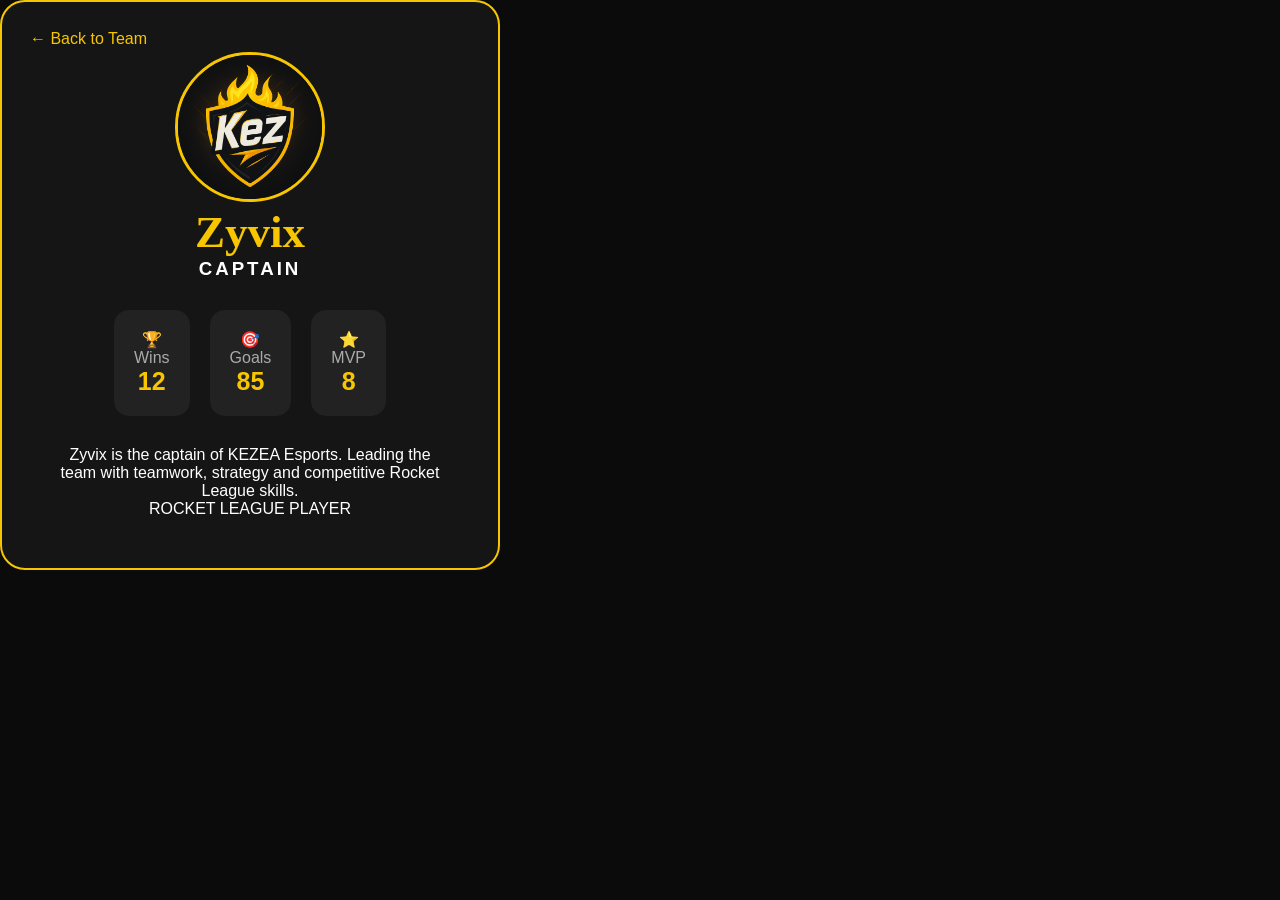
==== player.html @ e3c53b9c "Update player.html" ====
<!DOCTYPE html>
<html>

<head>

<title>Zyvix | KEZEA Esports</title>

<link rel="stylesheet" href="style.css">

</head>


<body>


<a href="index.html" class="back-btn">
← Back to Team
</a>



<div class="player-profile">


<img src="logo.png" alt="Zyvix">



<h1>
Zyvix
</h1>


<h3>
CAPTAIN
</h3>



<div class="player-info">


<div>

🏆

<span>
Wins
</span>

<b>
12
</b>

</div>



<div>

🎯

<span>
Goals
</span>

<b>
85
</b>

</div>



<div>

⭐

<span>
MVP
</span>

<b>
8
</b>

</div>


</div>



<p>

Zyvix is the captain of KEZEA Esports.
Leading the team with teamwork,
strategy and competitive Rocket League skills.

</p>



<div class="player-role">

ROCKET LEAGUE PLAYER

</div>



</div>



</body>

</html>
---- style.css ----
*{
    margin:0;
    padding:0;
    box-sizing:border-box;
}

html{
    scroll-behavior:smooth;
}

body{
    font-family:'Poppins',sans-serif;
    background:#0b0b0b;
    color:white;
}

a{
    text-decoration:none;
    color:inherit;
}

ul{
    list-style:none;
}

.navbar{
    position:fixed;
    top:0;
    left:0;
    width:100%;
    height:85px;
    padding:0 8%;
    display:flex;
    justify-content:space-between;
    align-items:center;
    background:rgba(0,0,0,.75);
    backdrop-filter:blur(12px);
    z-index:1000;
}

.logo{
    display:flex;
    align-items:center;
    gap:15px;
    font-family:'Orbitron',sans-serif;
    font-size:28px;
    font-weight:700;
}

.logo img{
    width:60px;
    height:60px;
    object-fit:contain;
}

.logo span{
    display:block;
    font-size:12px;
    color:#f7c600;
    letter-spacing:3px;
}

.navbar ul{
    display:flex;
    gap:35px;
}

.navbar ul li a{
    font-size:15px;
    font-weight:500;
    transition:.3s;
}

.navbar ul li a:hover{
    color:#f7c600;
}

.discord-btn{
    padding:12px 24px;
    background:#f7c600;
    color:#000;
    border-radius:50px;
    font-weight:700;
    transition:.3s;
}

.discord-btn:hover{
    transform:translateY(-3px);
    box-shadow:0 0 20px #f7c600;
}
#hero{

    min-height:100vh;
    display:flex;
    align-items:center;
    padding:120px 8%;

    background:
    linear-gradient(
        rgba(0,0,0,.7),
        rgba(0,0,0,.9)
    ),
    url("https://images.unsplash.com/photo-1542751371-adc38448a05e")
    center/cover;

}


.hero-content{
    max-width:700px;
}


.welcome{

    color:#f7c600;
    letter-spacing:5px;
    font-size:18px;

}


.hero-content h1{

    font-family:'Orbitron',sans-serif;
    font-size:90px;
    line-height:1;
    margin:20px 0;

}


.hero-content h1 span{

    color:#f7c600;

}


.hero-line{

    width:120px;
    height:5px;
    background:#f7c600;
    margin:25px 0;

}


.hero-content p{

    color:#aaa;
    font-size:20px;
    max-width:550px;

}


.hero-buttons{

    margin-top:40px;
    display:flex;
    gap:20px;

}


.btn{

    padding:15px 35px;
    background:#f7c600;
    color:#000;
    font-weight:700;
    border-radius:30px;
    transition:.3s;

}


.btn:hover{

    box-shadow:0 0 25px #f7c600;
    transform:translateY(-5px);

}


.btn.outline{

    background:transparent;
    color:white;
    border:2px solid #f7c600;

}
#stats{

    background:#111;
    padding:70px 8%;

}


.stat-box{

    display:grid;
    grid-template-columns:repeat(4,1fr);
    gap:25px;

}


.stat{

    background:#171717;
    border:1px solid #222;
    padding:35px;
    text-align:center;
    border-radius:15px;
    transition:.3s;

}


.stat:hover{

    border-color:#f7c600;
    transform:translateY(-10px);
    box-shadow:0 0 25px rgba(247,198,0,.25);

}


.stat span{

    font-size:40px;

}


.stat h2{

    color:#f7c600;
    font-family:'Orbitron',sans-serif;
    font-size:35px;
    margin:15px 0;

}


.stat p{

    color:#aaa;
    font-size:16px;

}



@media(max-width:900px){

    .stat-box{

        grid-template-columns:1fr 1fr;

    }

}


@media(max-width:500px){

    .stat-box{

        grid-template-columns:1fr;

    }

}
#roster{
    padding:100px 8%;
    background:#0b0b0b;
}


.section-title{
    text-align:center;
    margin-bottom:60px;
}


.section-title span{
    color:#f7c600;
    letter-spacing:5px;
}


.section-title h2{
    font-family:'Orbitron',sans-serif;
    font-size:45px;
}


.section-line{
    width:100px;
    height:4px;
    background:#f7c600;
    margin:20px auto;
}



.players{

    display:grid;
    grid-template-columns:repeat(3,1fr);
    gap:30px;

}



.player-card{

    background:#151515;
    padding:40px;
    border-radius:20px;
    text-align:center;
    border:1px solid #222;
    transition:.3s;

}



.player-card:hover{

    transform:translateY(-10px);
    border-color:#f7c600;

}



.player-number{

    color:#555;
    font-size:30px;

}



.player-avatar{

    width:120px;
    height:120px;
    margin:20px auto;
    border-radius:50%;
    background:#222;

    display:flex;
    justify-content:center;
    align-items:center;

    font-size:50px;
    border:3px solid #f7c600;

}



.player-card h3{

    font-family:'Orbitron',sans-serif;
    font-size:25px;

}



.player-card p{

    color:#f7c600;
    margin-top:10px;

}



@media(max-width:900px){

.players{
grid-template-columns:1fr;
}

}


.player-card{

    background:#151515;
    border:1px solid #222;
    padding:40px;
    text-align:center;
    border-radius:20px;
    position:relative;
    transition:.3s;

}



.player-card:hover{

    transform:translateY(-10px);
    border-color:#f7c600;
    box-shadow:0 0 30px rgba(247,198,0,.2);

}



.player-number{

    position:absolute;
    top:15px;
    right:20px;
    color:#333;
    font-size:35px;
    font-family:'Orbitron',sans-serif;

}



.player-avatar{

    width:120px;
    height:120px;
    margin:auto;
    border-radius:50%;
    background:#222;
    display:flex;
    justify-content:center;
    align-items:center;
    font-size:55px;
    border:3px solid #f7c600;

}



.player-card h3{

    font-family:'Orbitron',sans-serif;
    margin-top:25px;
    font-size:25px;

}



.player-card p{

    color:#f7c600;
    margin-top:10px;
    letter-spacing:2px;

}
/* PLAYERS MOBILE */

@media(max-width:900px){

    .players{
        grid-template-columns:1fr;
    }

}


/* =========================
   ACHIEVEMENTS
========================= */

#achievements{

    padding:100px 8%;
    background:#0b0b0b;

}


.achievements-box{

    display:grid;
    grid-template-columns:repeat(3,1fr);
    gap:30px;

}


.achievement-card{

    background:#151515;
    padding:40px;
    text-align:center;
    border-radius:20px;
    border:1px solid #222;
    transition:.3s;

}


.achievement-card:hover{

    transform:translateY(-10px);
    border-color:#f7c600;
    box-shadow:0 0 25px rgba(247,198,0,.2);

}


.achievement-icon{

    font-size:55px;
    margin-bottom:20px;

}


.achievement-card h3{

    color:#f7c600;
    font-family:'Orbitron',sans-serif;
    margin-top:15px;

}


.achievement-card p{

    color:#aaa;
    margin-top:15px;

}



/* =========================
   ROCKET LEAGUE
========================= */


#rocket-league{

    padding:100px 8%;
    background:#111;

}



.rocket-container{

    display:flex;
    align-items:center;
    justify-content:space-between;

    background:#151515;
    padding:70px;
    border-radius:25px;
    border:1px solid #222;

}



.rocket-text span{

    color:#f7c600;
    letter-spacing:5px;
    font-weight:600;

}



.rocket-text h2{

    font-family:'Orbitron',sans-serif;
    font-size:55px;
    margin:20px 0;

}



.rocket-text p{

    color:#aaa;
    max-width:450px;
    line-height:1.7;
    margin-bottom:30px;

}



.rocket-car{

    font-size:150px;

    animation:carMove 2s infinite alternate;

}



@keyframes carMove{

    from{

        transform:translateX(0);

    }


    to{

        transform:translateX(30px);

    }

}



/* MOBILE */

@media(max-width:900px){


    .achievements-box{

        grid-template-columns:1fr;

    }


    .rocket-container{

        flex-direction:column;
        text-align:center;

    }


    .rocket-car{

        margin-top:40px;

    }


}
.rocket-car img{

    width:350px;
    max-width:100%;
    filter:drop-shadow(0 0 25px #f7c600);

    animation:carMove 2s infinite alternate;

}


@keyframes carMove{

    from{
        transform:translateX(0);
    }

    to{
        transform:translateX(30px);
    }

}
/* NEWS SECTION */

#news{
    padding:100px 8%;
    background:#0b0b0b;
}


.news-box{
    display:grid;
    grid-template-columns:repeat(3,1fr);
    gap:30px;
}


.news-card{
    background:#151515;
    padding:40px;
    border-radius:20px;
    text-align:center;
    border:1px solid #222;
    transition:.3s;
}


.news-card:hover{
    transform:translateY(-10px);
    border-color:#f7c600;
    box-shadow:0 0 25px rgba(247,198,0,.2);
}


.news-card h3{
    color:#f7c600;
    font-family:'Orbitron',sans-serif;
    font-size:22px;
}


.news-card p{
    color:#aaa;
    margin-top:20px;
    font-size:18px;
}


@media(max-width:900px){

    .news-box{
        grid-template-columns:1fr;
    }

}
/* FOOTER */

footer{

    background:#050505;
    padding:70px 8% 30px;

}


.footer-grid{

    display:grid;
    grid-template-columns:repeat(3,1fr);
    gap:40px;

}


.footer-logo{

    font-family:'Orbitron',sans-serif;
    color:#f7c600;
    font-size:35px;

}


footer h3{

    color:#f7c600;
    margin-bottom:20px;

}


footer a{

    display:block;
    color:#aaa;
    margin:12px 0;

}


footer a:hover{

    color:#f7c600;

}


footer p{

    color:#aaa;
    line-height:1.8;

}


.copyright{

    text-align:center;
    margin-top:50px;
    padding-top:20px;
    border-top:1px solid #222;
    color:#666;

}


@media(max-width:900px){

    .footer-grid{

        grid-template-columns:1fr;
        text-align:center;

    }

}
.player-card{
    cursor:pointer;
}


/* PLAYER POPUP */

.modal{

    display:none;
    position:fixed;
    top:0;
    left:0;
    width:100%;
    height:100%;

    background:rgba(0,0,0,.8);

    justify-content:center;
    align-items:center;

    z-index:2000;

}



.modal-box{

    background:#151515;
    border:2px solid #f7c600;

    padding:40px;

    width:400px;

    text-align:center;

    border-radius:20px;

    box-shadow:0 0 30px #f7c600;

}



.modal-box h2{

    color:#f7c600;
    font-family:'Orbitron',sans-serif;
    font-size:35px;

}



.modal-box h3{

    margin:15px;

}



.modal-box p{

    color:#aaa;
    margin:10px;

}



.close{

    float:right;
    cursor:pointer;

    font-size:30px;
    color:#f7c600;

}
.modal{

display:none;

position:fixed;

top:0;
left:0;

width:100%;
height:100%;

background:rgba(0,0,0,.85);

align-items:center;

justify-content:center;

z-index:3000;

}


.profile-box{

background:#151515;

width:420px;

padding:40px;

border-radius:25px;

border:2px solid #f7c600;

text-align:center;

}


.profile-box img{

width:120px;

height:120px;

border-radius:50%;

object-fit:cover;

border:3px solid #f7c600;

}


.profile-box h2{

font-family:'Orbitron';

color:#f7c600;

font-size:35px;

}


.stats-profile{

margin:25px 0;

color:#aaa;

}


.close{

float:right;

font-size:30px;

color:#f7c600;

cursor:pointer;

}
img{
    max-width:100%;
}


@media(max-width:900px){

.navbar{
    padding:0 20px;
}


.navbar ul{
    display:none;
}


.hero-content h1{
    font-size:55px;
}


.hero-content p{
    font-size:16px;
}


.rocket-container{
    padding:30px;
}


.rocket-text h2{
    font-size:40px;
}

}
/* MOBILE IMPROVEMENTS */

img{
    max-width:100%;
}


@media(max-width:900px){

    .navbar{
        padding:0 20px;
        height:75px;
    }


    .logo{
        font-size:22px;
    }


    .logo img{
        width:45px;
        height:45px;
    }


    .navbar ul{
        display:none;
    }


    .discord-btn{
        padding:10px 15px;
        font-size:13px;
    }


    #hero{
        padding:120px 20px 60px;
    }


    .hero-content h1{
        font-size:55px;
    }


    .welcome{
        font-size:14px;
    }


    .hero-content p{
        font-size:16px;
    }


    .hero-buttons{
        flex-direction:column;
    }


    .btn{
        text-align:center;
    }


    .stat-box{
        grid-template-columns:1fr;
    }


    .players{
        grid-template-columns:1fr;
    }


    .achievements-box{
        grid-template-columns:1fr;
    }


    .rocket-container{
        flex-direction:column;
        padding:30px;
        gap:40px;
    }


    .rocket-text h2{
        font-size:40px;
    }


    .rocket-car img{
        width:250px;
    }


    .news-box{
        grid-template-columns:1fr;
    }


    .footer-grid{
        grid-template-columns:1fr;
        text-align:center;
    }

}
.player-page{

min-height:100vh;
background:#0b0b0b;
display:flex;
justify-content:center;
align-items:center;
padding:50px;

}


.back-btn{

position:absolute;
top:30px;
left:30px;

color:#f7c600;

}


.player-profile{

background:#151515;

border:2px solid #f7c600;

border-radius:25px;

padding:50px;

text-align:center;

max-width:500px;

}


.player-profile img{

width:150px;
height:150px;

border-radius:50%;

border:3px solid #f7c600;

}


.player-profile h1{

font-family:'Orbitron';

color:#f7c600;

font-size:45px;

}


.player-profile h3{

letter-spacing:3px;

}


.player-info{

display:flex;

gap:20px;

margin:30px 0;

justify-content:center;

}


.player-info div{

background:#222;

padding:20px;

border-radius:15px;

}


.player-info span{

display:block;

color:#aaa;

}


.player-info b{

color:#f7c600;

font-size:25px;

}
.player-card{
    text-decoration:none;
    color:white;
    display:block;
}
.player-popup{

display:none;

position:fixed;

top:0;
left:0;

width:100%;
height:100%;

background:rgba(0,0,0,.8);

justify-content:center;
align-items:center;

z-index:2000;

}


.popup-box{

background:#151515;

border:2px solid #f7c600;

border-radius:20px;

padding:40px;

width:400px;

text-align:center;

position:relative;

}


.popup-box h2{

color:#f7c600;

font-family:'Orbitron';

font-size:35px;

}


.popup-box h3{

letter-spacing:3px;

}


.close{

position:absolute;

right:20px;
top:10px;

font-size:35px;

color:white;

cursor:pointer;

}


.popup-stats{

display:flex;

gap:15px;

justify-content:center;

margin-top:30px;

}


.popup-stats div{

background:#222;

padding:15px;

border-radius:10px;

}


.popup-stats b{

display:block;

color:#f7c600;

font-size:25px;

}
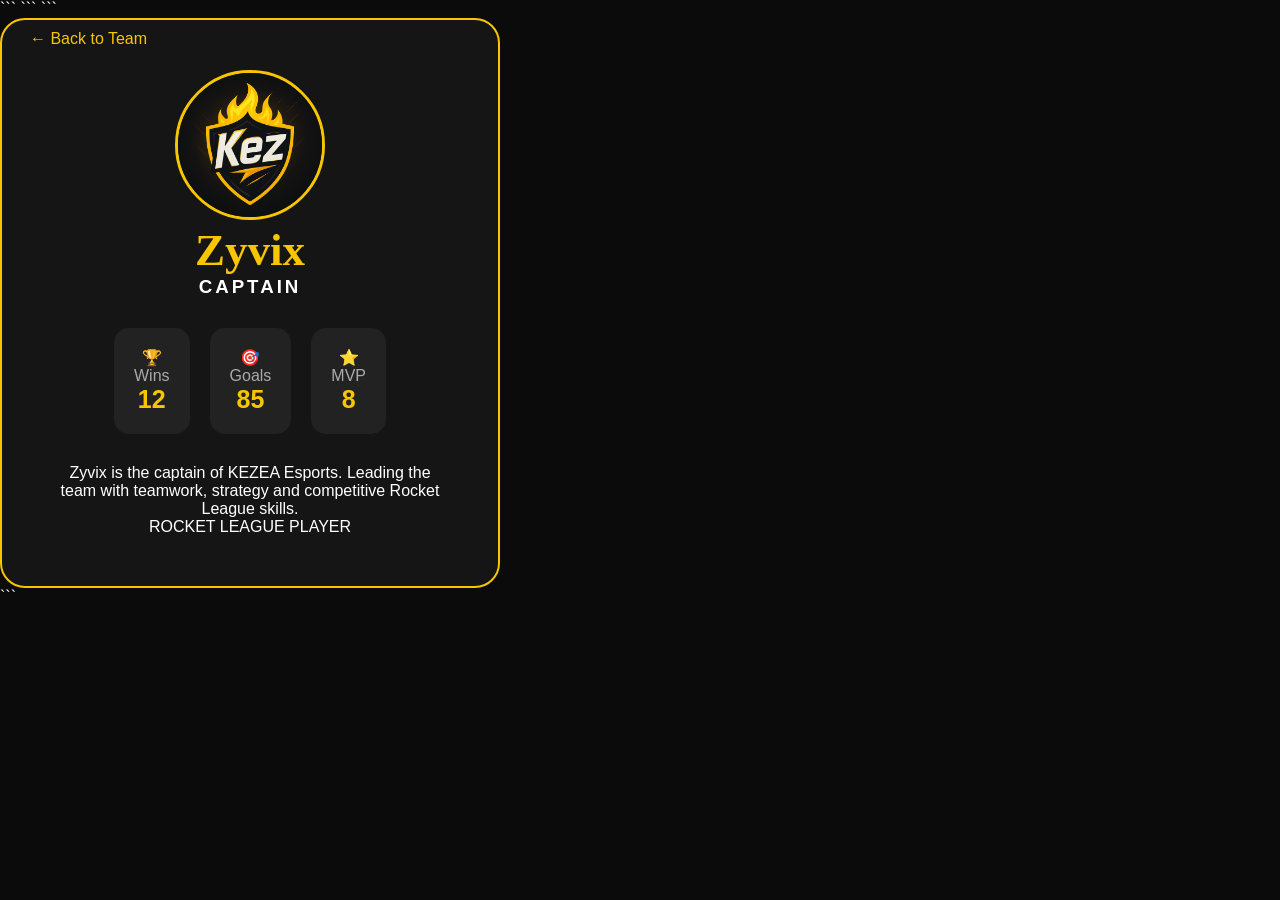
==== commit d13e99c4: "Update player.html" ====
--- a/player.html
+++ b/player.html
@@ -1,117 +1,193 @@
 <!DOCTYPE html>
-<html>
+
+<html lang="en">
 
 <head>
 
+```
+<!-- =========================
+     BASIC META
+========================== -->
+
+<meta charset="UTF-8">
+
+<meta
+    name="viewport"
+    content="width=device-width, initial-scale=1.0"
+>
+
 <title>Zyvix | KEZEA Esports</title>
+
+<meta
+    name="description"
+    content="Zyvix - Captain of KEZEA Esports and competitive Rocket League player."
+>
+
+<meta
+    name="author"
+    content="KEZEA Esports"
+>
+
+<!-- =========================
+     STYLES
+========================== -->
 
 <link rel="stylesheet" href="style.css">
 
+<!-- =========================
+     FAVICON
+========================== -->
+
+<link
+    rel="icon"
+    type="image/png"
+    href="logo.png"
+>
+```
+
 </head>
-
 
 <body>
 
+```
+<!-- =========================
+     BACK BUTTON
+========================== -->
 
-<a href="index.html" class="back-btn">
-← Back to Team
+<a
+    href="index.html"
+    class="back-btn"
+>
+    ← Back to Team
 </a>
 
 
 
-<div class="player-profile">
+<!-- =========================
+     PLAYER PROFILE
+========================== -->
+
+<main>
+
+    <div class="player-profile">
 
 
-<img src="logo.png" alt="Zyvix">
+        <!-- PLAYER IMAGE -->
+
+        <img
+            src="logo.png"
+            alt="Zyvix"
+        >
+
+
+        <!-- PLAYER NAME -->
+
+        <h1>
+            Zyvix
+        </h1>
+
+
+        <!-- PLAYER ROLE -->
+
+        <h3>
+            CAPTAIN
+        </h3>
 
 
 
-<h1>
-Zyvix
-</h1>
+        <!-- =========================
+             PLAYER STATS
+        ========================== -->
+
+        <div class="player-info">
 
 
-<h3>
-CAPTAIN
-</h3>
+            <!-- WINS -->
+
+            <div>
+
+                🏆
+
+                <span>
+                    Wins
+                </span>
+
+                <b>
+                    12
+                </b>
+
+            </div>
 
 
 
-<div class="player-info">
+            <!-- GOALS -->
 
+            <div>
 
-<div>
+                🎯
 
-🏆
+                <span>
+                    Goals
+                </span>
 
-<span>
-Wins
-</span>
+                <b>
+                    85
+                </b>
 
-<b>
-12
-</b>
-
-</div>
+            </div>
 
 
 
-<div>
+            <!-- MVP -->
 
-🎯
+            <div>
 
-<span>
-Goals
-</span>
+                ⭐
 
-<b>
-85
-</b>
+                <span>
+                    MVP
+                </span>
 
-</div>
+                <b>
+                    8
+                </b>
+
+            </div>
+
+
+        </div>
 
 
 
-<div>
+        <!-- =========================
+             PLAYER BIO
+        ========================== -->
 
-⭐
+        <p>
 
-<span>
-MVP
-</span>
+            Zyvix is the captain of KEZEA Esports.
+            Leading the team with teamwork,
+            strategy and competitive Rocket League skills.
 
-<b>
-8
-</b>
-
-</div>
-
-
-</div>
+        </p>
 
 
 
-<p>
+        <!-- =========================
+             PLAYER ROLE LABEL
+        ========================== -->
 
-Zyvix is the captain of KEZEA Esports.
-Leading the team with teamwork,
-strategy and competitive Rocket League skills.
+        <div class="player-role">
 
-</p>
+            ROCKET LEAGUE PLAYER
+
+        </div>
 
 
+    </div>
 
-<div class="player-role">
-
-ROCKET LEAGUE PLAYER
-
-</div>
-
-
-
-</div>
-
-
+</main>
+```
 
 </body>
 
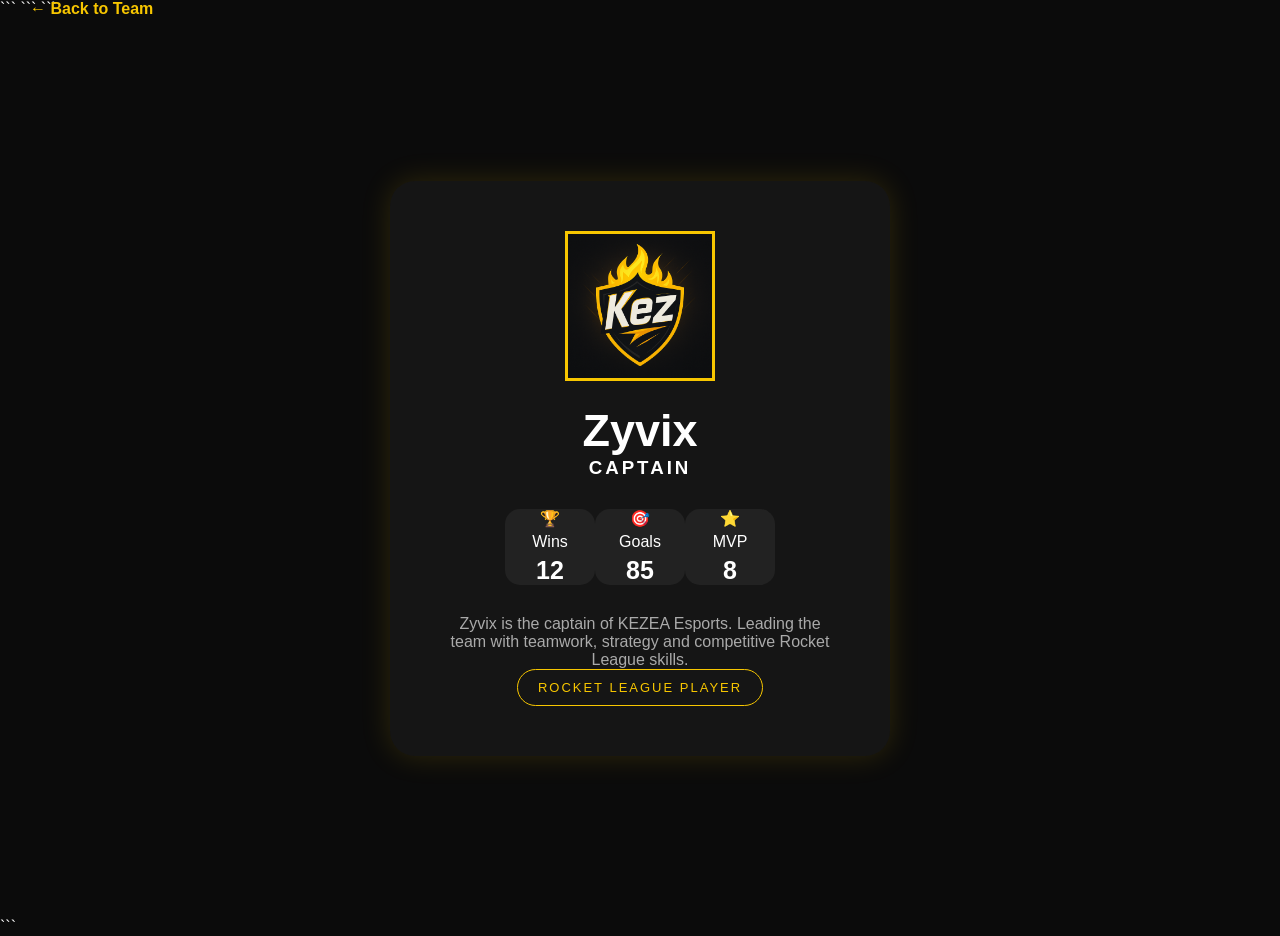
==== commit b8f65f44: "Update player.html" ====
--- a/player.html
+++ b/player.html
@@ -32,7 +32,10 @@
      STYLES
 ========================== -->
 
-<link rel="stylesheet" href="style.css">
+<link
+    rel="stylesheet"
+    href="style.css"
+>
 
 <!-- =========================
      FAVICON
@@ -67,7 +70,7 @@
      PLAYER PROFILE
 ========================== -->
 
-<main>
+<main class="player-page">
 
     <div class="player-profile">
 
@@ -164,11 +167,9 @@
         ========================== -->
 
         <p>
-
             Zyvix is the captain of KEZEA Esports.
             Leading the team with teamwork,
             strategy and competitive Rocket League skills.
-
         </p>
 
 
@@ -178,9 +179,7 @@
         ========================== -->
 
         <div class="player-role">
-
             ROCKET LEAGUE PLAYER
-
         </div>
 
 
--- a/style.css
+++ b/style.css
@@ -1,1359 +1,1388 @@
-*{
-    margin:0;
-    padding:0;
-    box-sizing:border-box;
-}
-
-html{
-    scroll-behavior:smooth;
-}
-
-body{
-    font-family:'Poppins',sans-serif;
-    background:#0b0b0b;
-    color:white;
-}
-
-a{
-    text-decoration:none;
-    color:inherit;
-}
-
-ul{
-    list-style:none;
-}
-
-.navbar{
-    position:fixed;
-    top:0;
-    left:0;
-    width:100%;
-    height:85px;
-    padding:0 8%;
-    display:flex;
-    justify-content:space-between;
-    align-items:center;
-    background:rgba(0,0,0,.75);
-    backdrop-filter:blur(12px);
-    z-index:1000;
-}
-
-.logo{
-    display:flex;
-    align-items:center;
-    gap:15px;
-    font-family:'Orbitron',sans-serif;
-    font-size:28px;
-    font-weight:700;
-}
-
-.logo img{
-    width:60px;
-    height:60px;
-    object-fit:contain;
-}
-
-.logo span{
-    display:block;
-    font-size:12px;
-    color:#f7c600;
-    letter-spacing:3px;
-}
-
-.navbar ul{
-    display:flex;
-    gap:35px;
-}
-
-.navbar ul li a{
-    font-size:15px;
-    font-weight:500;
-    transition:.3s;
-}
-
-.navbar ul li a:hover{
-    color:#f7c600;
-}
-
-.discord-btn{
-    padding:12px 24px;
-    background:#f7c600;
-    color:#000;
-    border-radius:50px;
-    font-weight:700;
-    transition:.3s;
-}
-
-.discord-btn:hover{
-    transform:translateY(-3px);
-    box-shadow:0 0 20px #f7c600;
-}
-#hero{
-
-    min-height:100vh;
-    display:flex;
-    align-items:center;
-    padding:120px 8%;
-
-    background:
+/* =========================================================
+KEZEA ESPORTS
+MAIN STYLE SHEET
+========================================================= */
+
+/* =========================================================
+RESET
+========================================================= */
+
+* {
+  margin: 0;
+  padding: 0;
+  box-sizing: border-box;
+  }
+
+html {
+scroll-behavior: smooth;
+}
+
+body {
+font-family: 'Poppins', sans-serif;
+background: #0b0b0b;
+color: white;
+}
+
+a {
+text-decoration: none;
+color: inherit;
+}
+
+ul {
+list-style: none;
+}
+
+img {
+max-width: 100%;
+}
+
+/* =========================================================
+NAVBAR
+========================================================= */
+
+.navbar {
+position: fixed;
+top: 0;
+left: 0;
+
+```
+width: 100%;
+height: 85px;
+
+padding: 0 8%;
+
+display: flex;
+justify-content: space-between;
+align-items: center;
+
+background: rgba(0, 0, 0, 0.75);
+backdrop-filter: blur(12px);
+
+z-index: 1000;
+```
+
+}
+
+/* LOGO */
+
+.logo {
+display: flex;
+align-items: center;
+
+```
+gap: 15px;
+
+font-family: 'Orbitron', sans-serif;
+font-size: 28px;
+font-weight: 700;
+```
+
+}
+
+.logo img {
+width: 60px;
+height: 60px;
+
+```
+object-fit: contain;
+```
+
+}
+
+.logo span {
+display: block;
+
+```
+font-size: 12px;
+color: #f7c600;
+
+letter-spacing: 3px;
+```
+
+}
+
+/* NAV LINKS */
+
+.navbar ul {
+display: flex;
+gap: 35px;
+}
+
+.navbar ul li a {
+font-size: 15px;
+font-weight: 500;
+
+```
+transition: 0.3s;
+```
+
+}
+
+.navbar ul li a:hover {
+color: #f7c600;
+}
+
+/* DISCORD BUTTON */
+
+.discord-btn {
+padding: 12px 24px;
+
+```
+background: #f7c600;
+color: #000;
+
+border-radius: 50px;
+
+font-weight: 700;
+
+transition: 0.3s;
+```
+
+}
+
+.discord-btn:hover {
+transform: translateY(-3px);
+box-shadow: 0 0 20px #f7c600;
+}
+
+/* =========================================================
+HERO
+========================================================= */
+
+#hero {
+min-height: 100vh;
+
+```
+display: flex;
+align-items: center;
+
+padding: 120px 8%;
+
+background:
     linear-gradient(
-        rgba(0,0,0,.7),
-        rgba(0,0,0,.9)
+        rgba(0, 0, 0, 0.7),
+        rgba(0, 0, 0, 0.9)
     ),
     url("https://images.unsplash.com/photo-1542751371-adc38448a05e")
-    center/cover;
-
-}
-
-
-.hero-content{
-    max-width:700px;
-}
-
-
-.welcome{
-
-    color:#f7c600;
-    letter-spacing:5px;
-    font-size:18px;
-
-}
-
-
-.hero-content h1{
-
-    font-family:'Orbitron',sans-serif;
-    font-size:90px;
-    line-height:1;
-    margin:20px 0;
-
-}
-
-
-.hero-content h1 span{
-
-    color:#f7c600;
-
-}
-
-
-.hero-line{
-
-    width:120px;
-    height:5px;
-    background:#f7c600;
-    margin:25px 0;
-
-}
-
-
-.hero-content p{
-
-    color:#aaa;
-    font-size:20px;
-    max-width:550px;
-
-}
-
-
-.hero-buttons{
-
-    margin-top:40px;
-    display:flex;
-    gap:20px;
-
-}
-
-
-.btn{
-
-    padding:15px 35px;
-    background:#f7c600;
-    color:#000;
-    font-weight:700;
-    border-radius:30px;
-    transition:.3s;
-
-}
-
-
-.btn:hover{
-
-    box-shadow:0 0 25px #f7c600;
-    transform:translateY(-5px);
-
-}
-
-
-.btn.outline{
-
-    background:transparent;
-    color:white;
-    border:2px solid #f7c600;
-
-}
-#stats{
-
-    background:#111;
-    padding:70px 8%;
-
-}
-
-
-.stat-box{
-
-    display:grid;
-    grid-template-columns:repeat(4,1fr);
-    gap:25px;
-
-}
-
-
-.stat{
-
-    background:#171717;
-    border:1px solid #222;
-    padding:35px;
-    text-align:center;
-    border-radius:15px;
-    transition:.3s;
-
-}
-
-
-.stat:hover{
-
-    border-color:#f7c600;
-    transform:translateY(-10px);
-    box-shadow:0 0 25px rgba(247,198,0,.25);
-
-}
-
-
-.stat span{
-
-    font-size:40px;
-
-}
-
-
-.stat h2{
-
-    color:#f7c600;
-    font-family:'Orbitron',sans-serif;
-    font-size:35px;
-    margin:15px 0;
-
-}
-
-
-.stat p{
-
-    color:#aaa;
-    font-size:16px;
-
-}
-
-
-
-@media(max-width:900px){
-
-    .stat-box{
-
-        grid-template-columns:1fr 1fr;
-
-    }
-
-}
-
-
-@media(max-width:500px){
-
-    .stat-box{
-
-        grid-template-columns:1fr;
-
-    }
-
-}
-#roster{
-    padding:100px 8%;
-    background:#0b0b0b;
-}
-
-
-.section-title{
-    text-align:center;
-    margin-bottom:60px;
-}
-
-
-.section-title span{
-    color:#f7c600;
-    letter-spacing:5px;
-}
-
-
-.section-title h2{
-    font-family:'Orbitron',sans-serif;
-    font-size:45px;
-}
-
-
-.section-line{
-    width:100px;
-    height:4px;
-    background:#f7c600;
-    margin:20px auto;
-}
-
-
-
-.players{
-
-    display:grid;
-    grid-template-columns:repeat(3,1fr);
-    gap:30px;
-
-}
-
-
-
-.player-card{
-
-    background:#151515;
-    padding:40px;
-    border-radius:20px;
-    text-align:center;
-    border:1px solid #222;
-    transition:.3s;
-
-}
-
-
-
-.player-card:hover{
-
-    transform:translateY(-10px);
-    border-color:#f7c600;
-
-}
-
-
-
-.player-number{
-
-    color:#555;
-    font-size:30px;
-
-}
-
-
-
-.player-avatar{
-
-    width:120px;
-    height:120px;
-    margin:20px auto;
-    border-radius:50%;
-    background:#222;
-
-    display:flex;
-    justify-content:center;
-    align-items:center;
-
-    font-size:50px;
-    border:3px solid #f7c600;
-
-}
-
-
-
-.player-card h3{
-
-    font-family:'Orbitron',sans-serif;
-    font-size:25px;
-
-}
-
-
-
-.player-card p{
-
-    color:#f7c600;
-    margin-top:10px;
-
-}
-
-
-
-@media(max-width:900px){
-
-.players{
-grid-template-columns:1fr;
-}
-
-}
-
-
-.player-card{
-
-    background:#151515;
-    border:1px solid #222;
-    padding:40px;
-    text-align:center;
-    border-radius:20px;
-    position:relative;
-    transition:.3s;
-
-}
-
-
-
-.player-card:hover{
-
-    transform:translateY(-10px);
-    border-color:#f7c600;
-    box-shadow:0 0 30px rgba(247,198,0,.2);
-
-}
-
-
-
-.player-number{
-
-    position:absolute;
-    top:15px;
-    right:20px;
-    color:#333;
-    font-size:35px;
-    font-family:'Orbitron',sans-serif;
-
-}
-
-
-
-.player-avatar{
-
-    width:120px;
-    height:120px;
-    margin:auto;
-    border-radius:50%;
-    background:#222;
-    display:flex;
-    justify-content:center;
-    align-items:center;
-    font-size:55px;
-    border:3px solid #f7c600;
-
-}
-
-
-
-.player-card h3{
-
-    font-family:'Orbitron',sans-serif;
-    margin-top:25px;
-    font-size:25px;
-
-}
-
-
-
-.player-card p{
-
-    color:#f7c600;
-    margin-top:10px;
-    letter-spacing:2px;
-
-}
-/* PLAYERS MOBILE */
-
-@media(max-width:900px){
-
-    .players{
-        grid-template-columns:1fr;
-    }
-
-}
-
-
-/* =========================
-   ACHIEVEMENTS
-========================= */
-
-#achievements{
-
-    padding:100px 8%;
-    background:#0b0b0b;
-
-}
-
-
-.achievements-box{
-
-    display:grid;
-    grid-template-columns:repeat(3,1fr);
-    gap:30px;
-
-}
-
-
-.achievement-card{
-
-    background:#151515;
-    padding:40px;
-    text-align:center;
-    border-radius:20px;
-    border:1px solid #222;
-    transition:.3s;
-
-}
-
-
-.achievement-card:hover{
-
-    transform:translateY(-10px);
-    border-color:#f7c600;
-    box-shadow:0 0 25px rgba(247,198,0,.2);
-
-}
-
-
-.achievement-icon{
-
-    font-size:55px;
-    margin-bottom:20px;
-
-}
-
-
-.achievement-card h3{
-
-    color:#f7c600;
-    font-family:'Orbitron',sans-serif;
-    margin-top:15px;
-
-}
-
-
-.achievement-card p{
-
-    color:#aaa;
-    margin-top:15px;
-
-}
-
-
-
-/* =========================
-   ROCKET LEAGUE
-========================= */
-
-
-#rocket-league{
-
-    padding:100px 8%;
-    background:#111;
-
-}
-
-
-
-.rocket-container{
-
-    display:flex;
-    align-items:center;
-    justify-content:space-between;
-
-    background:#151515;
-    padding:70px;
-    border-radius:25px;
-    border:1px solid #222;
-
-}
-
-
-
-.rocket-text span{
-
-    color:#f7c600;
-    letter-spacing:5px;
-    font-weight:600;
-
-}
-
-
-
-.rocket-text h2{
-
-    font-family:'Orbitron',sans-serif;
-    font-size:55px;
-    margin:20px 0;
-
-}
-
-
-
-.rocket-text p{
-
-    color:#aaa;
-    max-width:450px;
-    line-height:1.7;
-    margin-bottom:30px;
-
-}
-
-
-
-.rocket-car{
-
-    font-size:150px;
-
-    animation:carMove 2s infinite alternate;
-
-}
-
-
-
-@keyframes carMove{
-
-    from{
-
-        transform:translateX(0);
-
-    }
-
-
-    to{
-
-        transform:translateX(30px);
-
-    }
-
-}
-
-
-
-/* MOBILE */
-
-@media(max-width:900px){
-
-
-    .achievements-box{
-
-        grid-template-columns:1fr;
-
-    }
-
-
-    .rocket-container{
-
-        flex-direction:column;
-        text-align:center;
-
-    }
-
-
-    .rocket-car{
-
-        margin-top:40px;
-
-    }
-
-
-}
-.rocket-car img{
-
-    width:350px;
-    max-width:100%;
-    filter:drop-shadow(0 0 25px #f7c600);
-
-    animation:carMove 2s infinite alternate;
-
-}
-
-
-@keyframes carMove{
-
-    from{
-        transform:translateX(0);
-    }
-
-    to{
-        transform:translateX(30px);
-    }
-
-}
-/* NEWS SECTION */
-
-#news{
-    padding:100px 8%;
-    background:#0b0b0b;
-}
-
-
-.news-box{
-    display:grid;
-    grid-template-columns:repeat(3,1fr);
-    gap:30px;
-}
-
-
-.news-card{
-    background:#151515;
-    padding:40px;
-    border-radius:20px;
-    text-align:center;
-    border:1px solid #222;
-    transition:.3s;
-}
-
-
-.news-card:hover{
-    transform:translateY(-10px);
-    border-color:#f7c600;
-    box-shadow:0 0 25px rgba(247,198,0,.2);
-}
-
-
-.news-card h3{
-    color:#f7c600;
-    font-family:'Orbitron',sans-serif;
-    font-size:22px;
-}
-
-
-.news-card p{
-    color:#aaa;
-    margin-top:20px;
-    font-size:18px;
-}
-
-
-@media(max-width:900px){
-
-    .news-box{
-        grid-template-columns:1fr;
-    }
-
-}
+    center / cover;
+```
+
+}
+
+.hero-content {
+max-width: 700px;
+}
+
+.welcome {
+color: #f7c600;
+
+```
+letter-spacing: 5px;
+font-size: 18px;
+```
+
+}
+
+.hero-content h1 {
+font-family: 'Orbitron', sans-serif;
+
+```
+font-size: 90px;
+line-height: 1;
+
+margin: 20px 0;
+```
+
+}
+
+.hero-content h1 span {
+color: #f7c600;
+}
+
+.hero-line {
+width: 120px;
+height: 5px;
+
+```
+background: #f7c600;
+
+margin: 25px 0;
+```
+
+}
+
+.hero-content p {
+color: #aaa;
+
+```
+font-size: 20px;
+
+max-width: 550px;
+```
+
+}
+
+.hero-buttons {
+margin-top: 40px;
+
+```
+display: flex;
+gap: 20px;
+```
+
+}
+
+/* =========================================================
+BUTTONS
+========================================================= */
+
+.btn {
+display: inline-block;
+
+```
+padding: 15px 35px;
+
+background: #f7c600;
+color: #000;
+
+font-weight: 700;
+
+border-radius: 30px;
+
+transition: 0.3s;
+```
+
+}
+
+.btn:hover {
+box-shadow: 0 0 25px #f7c600;
+
+```
+transform: translateY(-5px);
+```
+
+}
+
+.btn.outline {
+background: transparent;
+color: white;
+
+```
+border: 2px solid #f7c600;
+```
+
+}
+
+/* =========================================================
+STATS
+========================================================= */
+
+#stats {
+background: #111;
+
+```
+padding: 70px 8%;
+```
+
+}
+
+.stat-box {
+display: grid;
+
+```
+grid-template-columns: repeat(4, 1fr);
+
+gap: 25px;
+```
+
+}
+
+.stat {
+background: #171717;
+
+```
+border: 1px solid #222;
+
+padding: 35px;
+
+text-align: center;
+
+border-radius: 15px;
+
+transition: 0.3s;
+```
+
+}
+
+.stat:hover {
+border-color: #f7c600;
+
+```
+transform: translateY(-10px);
+
+box-shadow:
+    0 0 25px rgba(247, 198, 0, 0.25);
+```
+
+}
+
+.stat span {
+font-size: 40px;
+}
+
+.stat h2 {
+color: #f7c600;
+
+```
+font-family: 'Orbitron', sans-serif;
+
+font-size: 35px;
+
+margin: 15px 0;
+```
+
+}
+
+.stat p {
+color: #aaa;
+
+```
+font-size: 16px;
+```
+
+}
+
+/* =========================================================
+SECTION TITLES
+========================================================= */
+
+.section-title {
+text-align: center;
+
+```
+margin-bottom: 60px;
+```
+
+}
+
+.section-title span {
+color: #f7c600;
+
+```
+letter-spacing: 5px;
+```
+
+}
+
+.section-title h2 {
+font-family: 'Orbitron', sans-serif;
+
+```
+font-size: 45px;
+```
+
+}
+
+.section-line {
+width: 100px;
+height: 4px;
+
+```
+background: #f7c600;
+
+margin: 20px auto;
+```
+
+}
+
+/* =========================================================
+ROSTER
+========================================================= */
+
+#roster {
+padding: 100px 8%;
+
+```
+background: #0b0b0b;
+```
+
+}
+
+.players {
+display: grid;
+
+```
+grid-template-columns: repeat(3, 1fr);
+
+gap: 30px;
+```
+
+}
+
+.player-card {
+position: relative;
+
+```
+background: #151515;
+
+padding: 40px;
+
+border-radius: 20px;
+
+text-align: center;
+
+border: 1px solid #222;
+
+cursor: pointer;
+
+transition: 0.3s;
+```
+
+}
+
+.player-card:hover {
+transform: translateY(-10px);
+
+```
+border-color: #f7c600;
+
+box-shadow:
+    0 0 30px rgba(247, 198, 0, 0.2);
+```
+
+}
+
+.player-number {
+position: absolute;
+
+```
+top: 15px;
+right: 20px;
+
+color: #333;
+
+font-size: 35px;
+
+font-family: 'Orbitron', sans-serif;
+```
+
+}
+
+.player-avatar {
+width: 120px;
+height: 120px;
+
+```
+margin: 0 auto;
+
+border-radius: 50%;
+
+background: #222;
+
+display: flex;
+justify-content: center;
+align-items: center;
+
+font-size: 55px;
+
+border: 3px solid #f7c600;
+```
+
+}
+
+.player-card h3 {
+font-family: 'Orbitron', sans-serif;
+
+```
+margin-top: 25px;
+
+font-size: 25px;
+```
+
+}
+
+.player-card p {
+color: #f7c600;
+
+```
+margin-top: 10px;
+
+letter-spacing: 2px;
+```
+
+}
+
+/* =========================================================
+ACHIEVEMENTS
+========================================================= */
+
+#achievements {
+padding: 100px 8%;
+
+```
+background: #0b0b0b;
+```
+
+}
+
+.achievements-box {
+display: grid;
+
+```
+grid-template-columns: repeat(3, 1fr);
+
+gap: 30px;
+```
+
+}
+
+.achievement-card {
+background: #151515;
+
+```
+padding: 40px;
+
+text-align: center;
+
+border-radius: 20px;
+
+border: 1px solid #222;
+
+transition: 0.3s;
+```
+
+}
+
+.achievement-card:hover {
+transform: translateY(-10px);
+
+```
+border-color: #f7c600;
+
+box-shadow:
+    0 0 25px rgba(247, 198, 0, 0.2);
+```
+
+}
+
+.achievement-icon {
+font-size: 55px;
+
+```
+margin-bottom: 20px;
+```
+
+}
+
+.achievement-card h3 {
+color: #f7c600;
+
+```
+font-family: 'Orbitron', sans-serif;
+
+margin-top: 15px;
+```
+
+}
+
+.achievement-card p {
+color: #aaa;
+
+```
+margin-top: 15px;
+```
+
+}
+
+/* =========================================================
+ROCKET LEAGUE
+========================================================= */
+
+#rocket-league {
+padding: 100px 8%;
+
+```
+background: #111;
+```
+
+}
+
+.rocket-container {
+display: flex;
+
+```
+align-items: center;
+justify-content: space-between;
+
+background: #151515;
+
+padding: 70px;
+
+border-radius: 25px;
+
+border: 1px solid #222;
+```
+
+}
+
+.rocket-text span {
+color: #f7c600;
+
+```
+letter-spacing: 5px;
+
+font-weight: 600;
+```
+
+}
+
+.rocket-text h2 {
+font-family: 'Orbitron', sans-serif;
+
+```
+font-size: 55px;
+
+margin: 20px 0;
+```
+
+}
+
+.rocket-text p {
+color: #aaa;
+
+```
+max-width: 450px;
+
+line-height: 1.7;
+
+margin-bottom: 30px;
+```
+
+}
+
+.rocket-car {
+animation: carMove 2s infinite alternate;
+}
+
+.rocket-car img {
+width: 350px;
+max-width: 100%;
+
+```
+filter: drop-shadow(0 0 25px #f7c600);
+```
+
+}
+
+@keyframes carMove {
+
+```
+from {
+    transform: translateX(0);
+}
+
+to {
+    transform: translateX(30px);
+}
+```
+
+}
+
+/* =========================================================
+NEWS
+========================================================= */
+
+#news {
+padding: 100px 8%;
+
+```
+background: #0b0b0b;
+```
+
+}
+
+.news-box {
+display: grid;
+
+```
+grid-template-columns: repeat(3, 1fr);
+
+gap: 30px;
+```
+
+}
+
+.news-card {
+background: #151515;
+
+```
+padding: 40px;
+
+border-radius: 20px;
+
+text-align: center;
+
+border: 1px solid #222;
+
+transition: 0.3s;
+```
+
+}
+
+.news-card:hover {
+transform: translateY(-10px);
+
+```
+border-color: #f7c600;
+
+box-shadow:
+    0 0 25px rgba(247, 198, 0, 0.2);
+```
+
+}
+
+.news-card h3 {
+color: #f7c600;
+
+```
+font-family: 'Orbitron', sans-serif;
+
+font-size: 22px;
+```
+
+}
+
+.news-card p {
+color: #aaa;
+
+```
+margin-top: 20px;
+
+font-size: 18px;
+```
+
+}
+
+/* =========================================================
+FOOTER
+========================================================= */
+
+footer {
+background: #050505;
+
+```
+padding: 70px 8% 30px;
+```
+
+}
+
+.footer-grid {
+display: grid;
+
+```
+grid-template-columns: repeat(3, 1fr);
+
+gap: 40px;
+```
+
+}
+
+.footer-logo {
+font-family: 'Orbitron', sans-serif;
+
+```
+color: #f7c600;
+
+font-size: 35px;
+```
+
+}
+
+footer h3 {
+color: #f7c600;
+
+```
+margin-bottom: 20px;
+```
+
+}
+
+footer a {
+display: block;
+
+```
+color: #aaa;
+
+margin: 12px 0;
+```
+
+}
+
+footer a:hover {
+color: #f7c600;
+}
+
+footer p {
+color: #aaa;
+
+```
+line-height: 1.8;
+```
+
+}
+
+.copyright {
+text-align: center;
+
+```
+margin-top: 50px;
+
+padding-top: 20px;
+
+border-top: 1px solid #222;
+
+color: #666;
+```
+
+}
+
+/* =========================================================
+PLAYER PAGE
+========================================================= */
+
+.player-page {
+min-height: 100vh;
+
+```
+background: #0b0b0b;
+
+display: flex;
+
+justify-content: center;
+align-items: center;
+
+padding: 50px;
+```
+
+}
+
+.back-btn {
+position: absolute;
+
+```
+top: 30px;
+left: 30px;
+
+color: #f7c600;
+
+font-weight: 600;
+
+transition: 0.3s;
+
+z-index: 10;
+```
+
+}
+
+.back-btn:hover {
+color: white;
+
+```
+transform: translateX(-5px);
+```
+
+}
+
+.player-profile {
+background: #151515;
+
+```
+border: 2px solid #f7c600;
+
+border-radius: 25px;
+
+padding: 50px;
+
+text-align: center;
+
+max-width: 500px;
+
+width: 100%;
+
+box-shadow:
+    0 0 30px rgba(247, 198, 0, 0.15);
+```
+
+}
+
+.player-profile img {
+width: 150px;
+height: 150px;
+
+```
+border-radius: 50%;
+
+object-fit: cover;
+
+border: 3px solid #f7c600;
+
+margin-bottom: 20px;
+```
+
+}
+
+.player-profile h1 {
+font-family: 'Orbitron', sans-serif;
+
+```
+color: #f7c600;
+
+font-size: 45px;
+```
+
+}
+
+.player-profile h3 {
+letter-spacing: 3px;
+
+```
+margin-top: 10px;
+```
+
+}
+
+.player-profile p {
+color: #aaa;
+
+```
+line-height: 1.8;
+
+margin-top: 25px;
+```
+
+}
+
+/* =========================================================
+PLAYER STATS
+========================================================= */
+
+.player-info {
+display: flex;
+
+```
+gap: 20px;
+
+margin: 30px 0;
+
+justify-content: center;
+```
+
+}
+
+.player-info div {
+background: #222;
+
+```
+padding: 20px;
+
+border-radius: 15px;
+
+min-width: 90px;
+```
+
+}
+
+.player-info span {
+display: block;
+
+```
+color: #aaa;
+
+margin-top: 5px;
+```
+
+}
+
+.player-info b {
+display: block;
+
+```
+color: #f7c600;
+
+font-size: 25px;
+
+margin-top: 5px;
+```
+
+}
+
+.player-role {
+display: inline-block;
+
+```
+margin-top: 25px;
+
+padding: 10px 20px;
+
+border: 1px solid #f7c600;
+
+border-radius: 30px;
+
+color: #f7c600;
+
+font-size: 13px;
+
+letter-spacing: 2px;
+```
+
+}
+
+/* =========================================================
+PLAYER POPUP
+========================================================= */
+
+.player-popup {
+display: none;
+
+```
+position: fixed;
+
+top: 0;
+left: 0;
+
+width: 100%;
+height: 100%;
+
+background: rgba(0, 0, 0, 0.8);
+
+justify-content: center;
+align-items: center;
+
+padding: 20px;
+
+z-index: 2000;
+```
+
+}
+
+.popup-box {
+position: relative;
+
+```
+background: #151515;
+
+border: 2px solid #f7c600;
+
+border-radius: 20px;
+
+padding: 40px;
+
+width: 400px;
+max-width: 100%;
+
+text-align: center;
+
+box-shadow:
+    0 0 30px rgba(247, 198, 0, 0.25);
+```
+
+}
+
+.popup-box h2 {
+color: #f7c600;
+
+```
+font-family: 'Orbitron', sans-serif;
+
+font-size: 35px;
+```
+
+}
+
+.popup-box h3 {
+letter-spacing: 3px;
+
+```
+margin-top: 10px;
+```
+
+}
+
+.popup-box p {
+color: #aaa;
+
+```
+margin-top: 15px;
+
+line-height: 1.6;
+```
+
+}
+
+.close {
+position: absolute;
+
+```
+right: 20px;
+top: 10px;
+
+font-size: 35px;
+
+color: #f7c600;
+
+cursor: pointer;
+
+transition: 0.3s;
+```
+
+}
+
+.close:hover {
+color: white;
+
+```
+transform: rotate(90deg);
+```
+
+}
+
+.popup-stats {
+display: flex;
+
+```
+gap: 15px;
+
+justify-content: center;
+
+margin-top: 30px;
+```
+
+}
+
+.popup-stats div {
+background: #222;
+
+```
+padding: 15px;
+
+border-radius: 10px;
+
+min-width: 85px;
+
+color: #aaa;
+```
+
+}
+
+.popup-stats b {
+display: block;
+
+```
+color: #f7c600;
+
+font-size: 25px;
+```
+
+}
+
+/* =========================================================
+MOBILE
+========================================================= */
+
+@media (max-width: 900px) {
+
+```
+.navbar {
+    padding: 0 20px;
+
+    height: 75px;
+}
+
+.logo {
+    font-size: 22px;
+}
+
+.logo img {
+    width: 45px;
+    height: 45px;
+}
+
+.navbar ul {
+    display: none;
+}
+
+.discord-btn {
+    padding: 10px 15px;
+
+    font-size: 13px;
+}
+
+
+/* HERO */
+
+#hero {
+    padding: 120px 20px 60px;
+}
+
+.hero-content h1 {
+    font-size: 55px;
+}
+
+.welcome {
+    font-size: 14px;
+}
+
+.hero-content p {
+    font-size: 16px;
+}
+
+.hero-buttons {
+    flex-direction: column;
+}
+
+.btn {
+    text-align: center;
+}
+
+
+/* STATS */
+
+.stat-box {
+    grid-template-columns: 1fr 1fr;
+}
+
+
+/* PLAYERS */
+
+.players {
+    grid-template-columns: 1fr;
+}
+
+
+/* ACHIEVEMENTS */
+
+.achievements-box {
+    grid-template-columns: 1fr;
+}
+
+
+/* ROCKET LEAGUE */
+
+.rocket-container {
+    flex-direction: column;
+
+    text-align: center;
+
+    padding: 30px;
+
+    gap: 40px;
+}
+
+.rocket-text h2 {
+    font-size: 40px;
+}
+
+.rocket-car img {
+    width: 250px;
+}
+
+
+/* NEWS */
+
+.news-box {
+    grid-template-columns: 1fr;
+}
+
+
 /* FOOTER */
 
-footer{
-
-    background:#050505;
-    padding:70px 8% 30px;
-
-}
-
-
-.footer-grid{
-
-    display:grid;
-    grid-template-columns:repeat(3,1fr);
-    gap:40px;
-
-}
-
-
-.footer-logo{
-
-    font-family:'Orbitron',sans-serif;
-    color:#f7c600;
-    font-size:35px;
-
-}
-
-
-footer h3{
-
-    color:#f7c600;
-    margin-bottom:20px;
-
-}
-
-
-footer a{
-
-    display:block;
-    color:#aaa;
-    margin:12px 0;
-
-}
-
-
-footer a:hover{
-
-    color:#f7c600;
-
-}
-
-
-footer p{
-
-    color:#aaa;
-    line-height:1.8;
-
-}
-
-
-.copyright{
-
-    text-align:center;
-    margin-top:50px;
-    padding-top:20px;
-    border-top:1px solid #222;
-    color:#666;
-
-}
-
-
-@media(max-width:900px){
-
-    .footer-grid{
-
-        grid-template-columns:1fr;
-        text-align:center;
-
-    }
-
-}
-.player-card{
-    cursor:pointer;
-}
-
-
-/* PLAYER POPUP */
-
-.modal{
-
-    display:none;
-    position:fixed;
-    top:0;
-    left:0;
-    width:100%;
-    height:100%;
-
-    background:rgba(0,0,0,.8);
-
-    justify-content:center;
-    align-items:center;
-
-    z-index:2000;
-
-}
-
-
-
-.modal-box{
-
-    background:#151515;
-    border:2px solid #f7c600;
-
-    padding:40px;
-
-    width:400px;
-
-    text-align:center;
-
-    border-radius:20px;
-
-    box-shadow:0 0 30px #f7c600;
-
-}
-
-
-
-.modal-box h2{
-
-    color:#f7c600;
-    font-family:'Orbitron',sans-serif;
-    font-size:35px;
-
-}
-
-
-
-.modal-box h3{
-
-    margin:15px;
-
-}
-
-
-
-.modal-box p{
-
-    color:#aaa;
-    margin:10px;
-
-}
-
-
-
-.close{
-
-    float:right;
-    cursor:pointer;
-
-    font-size:30px;
-    color:#f7c600;
-
-}
-.modal{
-
-display:none;
-
-position:fixed;
-
-top:0;
-left:0;
-
-width:100%;
-height:100%;
-
-background:rgba(0,0,0,.85);
-
-align-items:center;
-
-justify-content:center;
-
-z-index:3000;
-
-}
-
-
-.profile-box{
-
-background:#151515;
-
-width:420px;
-
-padding:40px;
-
-border-radius:25px;
-
-border:2px solid #f7c600;
-
-text-align:center;
-
-}
-
-
-.profile-box img{
-
-width:120px;
-
-height:120px;
-
-border-radius:50%;
-
-object-fit:cover;
-
-border:3px solid #f7c600;
-
-}
-
-
-.profile-box h2{
-
-font-family:'Orbitron';
-
-color:#f7c600;
-
-font-size:35px;
-
-}
-
-
-.stats-profile{
-
-margin:25px 0;
-
-color:#aaa;
-
-}
-
-
-.close{
-
-float:right;
-
-font-size:30px;
-
-color:#f7c600;
-
-cursor:pointer;
-
-}
-img{
-    max-width:100%;
-}
-
-
-@media(max-width:900px){
-
-.navbar{
-    padding:0 20px;
-}
-
-
-.navbar ul{
-    display:none;
-}
-
-
-.hero-content h1{
-    font-size:55px;
-}
-
-
-.hero-content p{
-    font-size:16px;
-}
-
-
-.rocket-container{
-    padding:30px;
-}
-
-
-.rocket-text h2{
-    font-size:40px;
-}
-
-}
-/* MOBILE IMPROVEMENTS */
-
-img{
-    max-width:100%;
-}
-
-
-@media(max-width:900px){
-
-    .navbar{
-        padding:0 20px;
-        height:75px;
-    }
-
-
-    .logo{
-        font-size:22px;
-    }
-
-
-    .logo img{
-        width:45px;
-        height:45px;
-    }
-
-
-    .navbar ul{
-        display:none;
-    }
-
-
-    .discord-btn{
-        padding:10px 15px;
-        font-size:13px;
-    }
-
-
-    #hero{
-        padding:120px 20px 60px;
-    }
-
-
-    .hero-content h1{
-        font-size:55px;
-    }
-
-
-    .welcome{
-        font-size:14px;
-    }
-
-
-    .hero-content p{
-        font-size:16px;
-    }
-
-
-    .hero-buttons{
-        flex-direction:column;
-    }
-
-
-    .btn{
-        text-align:center;
-    }
-
-
-    .stat-box{
-        grid-template-columns:1fr;
-    }
-
-
-    .players{
-        grid-template-columns:1fr;
-    }
-
-
-    .achievements-box{
-        grid-template-columns:1fr;
-    }
-
-
-    .rocket-container{
-        flex-direction:column;
-        padding:30px;
-        gap:40px;
-    }
-
-
-    .rocket-text h2{
-        font-size:40px;
-    }
-
-
-    .rocket-car img{
-        width:250px;
-    }
-
-
-    .news-box{
-        grid-template-columns:1fr;
-    }
-
-
-    .footer-grid{
-        grid-template-columns:1fr;
-        text-align:center;
-    }
-
-}
-.player-page{
-
-min-height:100vh;
-background:#0b0b0b;
-display:flex;
-justify-content:center;
-align-items:center;
-padding:50px;
-
-}
-
-
-.back-btn{
-
-position:absolute;
-top:30px;
-left:30px;
-
-color:#f7c600;
-
-}
-
-
-.player-profile{
-
-background:#151515;
-
-border:2px solid #f7c600;
-
-border-radius:25px;
-
-padding:50px;
-
-text-align:center;
-
-max-width:500px;
-
-}
-
-
-.player-profile img{
-
-width:150px;
-height:150px;
-
-border-radius:50%;
-
-border:3px solid #f7c600;
-
-}
-
-
-.player-profile h1{
-
-font-family:'Orbitron';
-
-color:#f7c600;
-
-font-size:45px;
-
-}
-
-
-.player-profile h3{
-
-letter-spacing:3px;
-
-}
-
-
-.player-info{
-
-display:flex;
-
-gap:20px;
-
-margin:30px 0;
-
-justify-content:center;
-
-}
-
-
-.player-info div{
-
-background:#222;
-
-padding:20px;
-
-border-radius:15px;
-
-}
-
-
-.player-info span{
-
-display:block;
-
-color:#aaa;
-
-}
-
-
-.player-info b{
-
-color:#f7c600;
-
-font-size:25px;
-
-}
-.player-card{
-    text-decoration:none;
-    color:white;
-    display:block;
-}
-.player-popup{
-
-display:none;
-
-position:fixed;
-
-top:0;
-left:0;
-
-width:100%;
-height:100%;
-
-background:rgba(0,0,0,.8);
-
-justify-content:center;
-align-items:center;
-
-z-index:2000;
-
-}
-
-
-.popup-box{
-
-background:#151515;
-
-border:2px solid #f7c600;
-
-border-radius:20px;
-
-padding:40px;
-
-width:400px;
-
-text-align:center;
-
-position:relative;
-
-}
-
-
-.popup-box h2{
-
-color:#f7c600;
-
-font-family:'Orbitron';
-
-font-size:35px;
-
-}
-
-
-.popup-box h3{
-
-letter-spacing:3px;
-
-}
-
-
-.close{
-
-position:absolute;
-
-right:20px;
-top:10px;
-
-font-size:35px;
-
-color:white;
-
-cursor:pointer;
-
-}
-
-
-.popup-stats{
-
-display:flex;
-
-gap:15px;
-
-justify-content:center;
-
-margin-top:30px;
-
-}
-
-
-.popup-stats div{
-
-background:#222;
-
-padding:15px;
-
-border-radius:10px;
-
-}
-
-
-.popup-stats b{
-
-display:block;
-
-color:#f7c600;
-
-font-size:25px;
-
-}
+.footer-grid {
+    grid-template-columns: 1fr;
+
+    text-align: center;
+}
+
+
+/* PLAYER PAGE */
+
+.player-page {
+    padding: 80px 20px 30px;
+}
+
+.back-btn {
+    top: 20px;
+    left: 20px;
+}
+
+.player-profile {
+    padding: 35px 20px;
+}
+
+.player-profile h1 {
+    font-size: 35px;
+}
+
+.player-info {
+    gap: 10px;
+}
+
+.player-info div {
+    padding: 15px 10px;
+
+    min-width: 80px;
+}
+
+
+/* POPUP */
+
+.popup-box {
+    padding: 35px 20px;
+}
+
+.popup-stats {
+    gap: 8px;
+}
+
+.popup-stats div {
+    min-width: 75px;
+
+    padding: 12px 8px;
+}
+```
+
+}
+
+/* =========================================================
+SMALL PHONES
+========================================================= */
+
+@media (max-width: 500px) {
+
+```
+.stat-box {
+    grid-template-columns: 1fr;
+}
+
+.hero-content h1 {
+    font-size: 45px;
+}
+
+.section-title h2 {
+    font-size: 35px;
+}
+
+.player-info {
+    flex-wrap: wrap;
+}
+
+.player-profile img {
+    width: 120px;
+    height: 120px;
+}
+
+.popup-stats {
+    flex-wrap: wrap;
+}
+```
+
+}
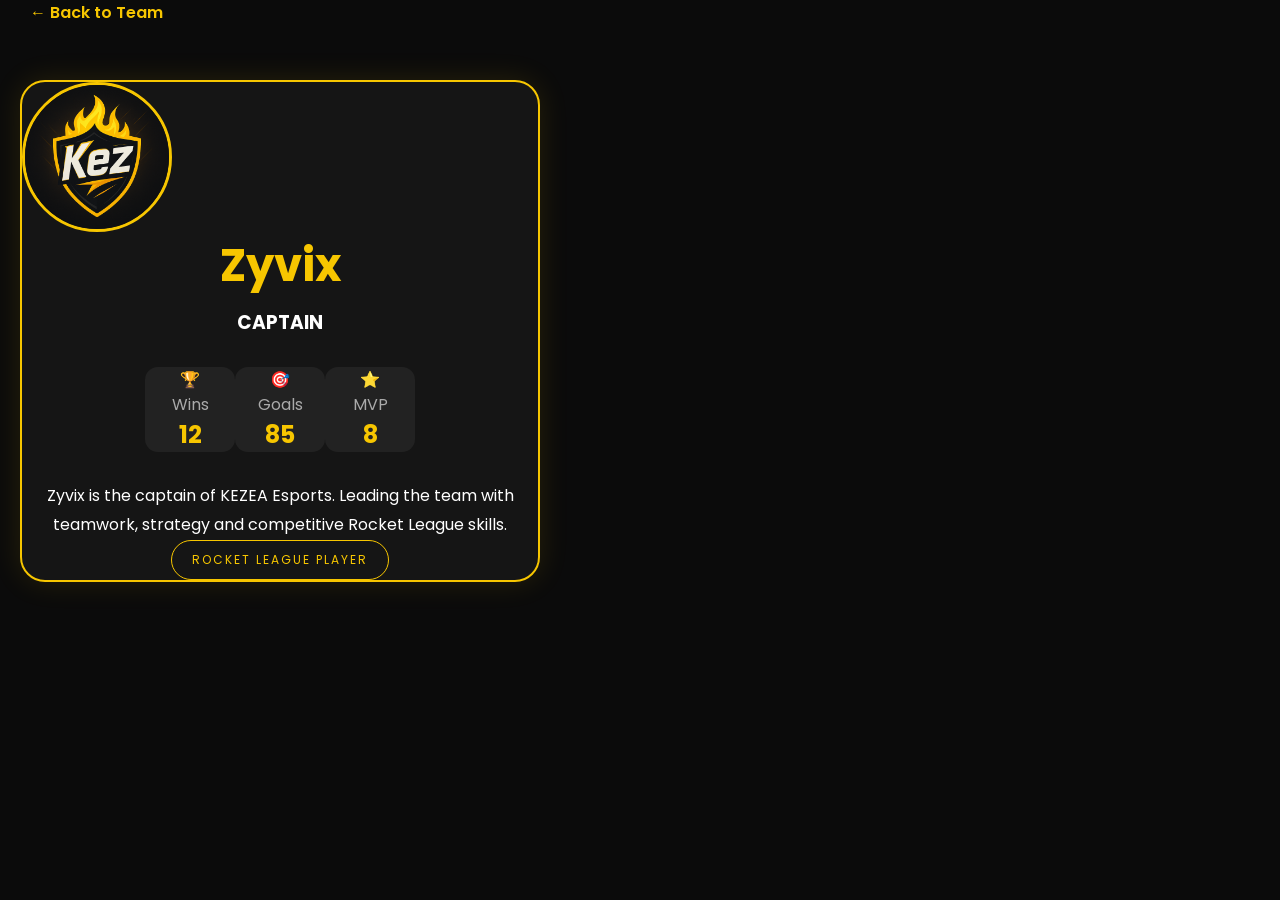
==== commit b4c9887f: "Update player.html" ====
--- a/player.html
+++ b/player.html
@@ -1,192 +1,170 @@
 <!DOCTYPE html>
-
 <html lang="en">
 
 <head>
 
-```
-<!-- =========================
-     BASIC META
-========================== -->
+    <meta charset="UTF-8">
 
-<meta charset="UTF-8">
+    <meta
+        name="viewport"
+        content="width=device-width, initial-scale=1.0"
+    >
 
-<meta
-    name="viewport"
-    content="width=device-width, initial-scale=1.0"
->
+    <title>Zyvix | KEZEA Esports</title>
 
-<title>Zyvix | KEZEA Esports</title>
+    <meta
+        name="description"
+        content="Zyvix - Captain of KEZEA Esports and competitive Rocket League player."
+    >
 
-<meta
-    name="description"
-    content="Zyvix - Captain of KEZEA Esports and competitive Rocket League player."
->
+    <link
+        rel="stylesheet"
+        href="style.css?v=2"
+    >
 
-<meta
-    name="author"
-    content="KEZEA Esports"
->
+    <link
+        rel="icon"
+        type="image/png"
+        href="logo.png"
+    >
 
-<!-- =========================
-     STYLES
-========================== -->
+    <link rel="preconnect" href="https://fonts.googleapis.com">
+    <link rel="preconnect" href="https://fonts.gstatic.com" crossorigin>
 
-<link
-    rel="stylesheet"
-    href="style.css"
->
-
-<!-- =========================
-     FAVICON
-========================== -->
-
-<link
-    rel="icon"
-    type="image/png"
-    href="logo.png"
->
-```
+    <link
+        href="https://fonts.googleapis.com/css2?family=Orbitron:wght@400;600;700;800&family=Poppins:wght@300;400;500;600;700&display=swap"
+        rel="stylesheet"
+    >
 
 </head>
 
-<body>
 
-```
-<!-- =========================
-     BACK BUTTON
-========================== -->
+<body class="player-body">
 
-<a
-    href="index.html"
-    class="back-btn"
->
-    ← Back to Team
-</a>
+
+    <!-- BACK BUTTON -->
+
+    <a
+        href="index.html"
+        class="back-btn"
+    >
+        ← Back to Team
+    </a>
 
 
 
-<!-- =========================
-     PLAYER PROFILE
-========================== -->
+    <!-- PLAYER PAGE -->
 
-<main class="player-page">
+    <main class="player-page">
 
-    <div class="player-profile">
+        <div class="player-profile">
 
 
-        <!-- PLAYER IMAGE -->
+            <!-- PLAYER LOGO -->
 
-        <img
-            src="logo.png"
-            alt="Zyvix"
-        >
+            <img
+                src="logo.png"
+                alt="Zyvix"
+                class="player-image"
+            >
 
 
-        <!-- PLAYER NAME -->
+            <!-- NAME -->
 
-        <h1>
-            Zyvix
-        </h1>
+            <h1>
+                Zyvix
+            </h1>
 
 
-        <!-- PLAYER ROLE -->
+            <!-- ROLE -->
 
-        <h3>
-            CAPTAIN
-        </h3>
+            <h3>
+                CAPTAIN
+            </h3>
 
 
 
-        <!-- =========================
-             PLAYER STATS
-        ========================== -->
+            <!-- STATS -->
 
-        <div class="player-info">
+            <div class="player-info">
 
 
-            <!-- WINS -->
+                <div>
 
-            <div>
+                    <span class="stat-icon">
+                        🏆
+                    </span>
 
-                🏆
+                    <span>
+                        Wins
+                    </span>
 
-                <span>
-                    Wins
-                </span>
+                    <b>
+                        12
+                    </b>
 
-                <b>
-                    12
-                </b>
+                </div>
+
+
+                <div>
+
+                    <span class="stat-icon">
+                        🎯
+                    </span>
+
+                    <span>
+                        Goals
+                    </span>
+
+                    <b>
+                        85
+                    </b>
+
+                </div>
+
+
+                <div>
+
+                    <span class="stat-icon">
+                        ⭐
+                    </span>
+
+                    <span>
+                        MVP
+                    </span>
+
+                    <b>
+                        8
+                    </b>
+
+                </div>
+
 
             </div>
 
 
 
-            <!-- GOALS -->
+            <!-- BIO -->
 
-            <div>
-
-                🎯
-
-                <span>
-                    Goals
-                </span>
-
-                <b>
-                    85
-                </b>
-
-            </div>
+            <p>
+                Zyvix is the captain of KEZEA Esports.
+                Leading the team with teamwork,
+                strategy and competitive Rocket League skills.
+            </p>
 
 
 
-            <!-- MVP -->
+            <!-- ROLE LABEL -->
 
-            <div>
-
-                ⭐
-
-                <span>
-                    MVP
-                </span>
-
-                <b>
-                    8
-                </b>
-
+            <div class="player-role">
+                ROCKET LEAGUE PLAYER
             </div>
 
 
         </div>
 
+    </main>
 
-
-        <!-- =========================
-             PLAYER BIO
-        ========================== -->
-
-        <p>
-            Zyvix is the captain of KEZEA Esports.
-            Leading the team with teamwork,
-            strategy and competitive Rocket League skills.
-        </p>
-
-
-
-        <!-- =========================
-             PLAYER ROLE LABEL
-        ========================== -->
-
-        <div class="player-role">
-            ROCKET LEAGUE PLAYER
-        </div>
-
-
-    </div>
-
-</main>
-```
 
 </body>
 
--- a/style.css
+++ b/style.css
@@ -1,11 +1,11 @@
 /* =========================================================
 KEZEA ESPORTS
-MAIN STYLE SHEET
+CLEAN STYLE SHEET
 ========================================================= */
 
-/* =========================================================
+/* =========================
 RESET
-========================================================= */
+========================= */
 
 * {
   margin: 0;
@@ -20,25 +20,22 @@
 body {
 font-family: 'Poppins', sans-serif;
 background: #0b0b0b;
-color: white;
+color: #fff;
 }
 
 a {
+color: inherit;
 text-decoration: none;
-color: inherit;
-}
-
-ul {
-list-style: none;
 }
 
 img {
 max-width: 100%;
-}
-
-/* =========================================================
+display: block;
+}
+
+/* =========================
 NAVBAR
-========================================================= */
+========================= */
 
 .navbar {
 position: fixed;
@@ -52,65 +49,64 @@
 padding: 0 8%;
 
 display: flex;
+align-items: center;
 justify-content: space-between;
-align-items: center;
-
-background: rgba(0, 0, 0, 0.75);
+
+background: rgba(0, 0, 0, 0.82);
 backdrop-filter: blur(12px);
 
 z-index: 1000;
 ```
 
 }
-
-/* LOGO */
 
 .logo {
 display: flex;
 align-items: center;
-
-```
-gap: 15px;
-
+gap: 12px;
+
+```
 font-family: 'Orbitron', sans-serif;
-font-size: 28px;
-font-weight: 700;
-```
-
-}
-
-.logo img {
-width: 60px;
-height: 60px;
-
-```
+font-size: 27px;
+font-weight: 800;
+```
+
+}
+
+.logo-symbol img {
+width: 58px;
+height: 58px;
 object-fit: contain;
-```
-
 }
 
 .logo span {
 display: block;
 
 ```
-font-size: 12px;
-color: #f7c600;
-
-letter-spacing: 3px;
-```
-
-}
-
-/* NAV LINKS */
+color: #f7c600;
+
+font-family: 'Poppins', sans-serif;
+font-size: 10px;
+
+letter-spacing: 4px;
+```
+
+}
 
 .navbar ul {
 display: flex;
-gap: 35px;
-}
-
-.navbar ul li a {
-font-size: 15px;
-font-weight: 500;
+align-items: center;
+gap: 28px;
+
+```
+list-style: none;
+```
+
+}
+
+.navbar ul a {
+font-size: 13px;
+font-weight: 600;
 
 ```
 transition: 0.3s;
@@ -118,21 +114,20 @@
 
 }
 
-.navbar ul li a:hover {
-color: #f7c600;
-}
-
-/* DISCORD BUTTON */
+.navbar ul a:hover {
+color: #f7c600;
+}
 
 .discord-btn {
-padding: 12px 24px;
+padding: 11px 20px;
 
 ```
 background: #f7c600;
 color: #000;
 
-border-radius: 50px;
-
+border-radius: 30px;
+
+font-size: 13px;
 font-weight: 700;
 
 transition: 0.3s;
@@ -142,12 +137,12 @@
 
 .discord-btn:hover {
 transform: translateY(-3px);
-box-shadow: 0 0 20px #f7c600;
-}
-
-/* =========================================================
+box-shadow: 0 0 20px rgba(247, 198, 0, 0.5);
+}
+
+/* =========================
 HERO
-========================================================= */
+========================= */
 
 #hero {
 min-height: 100vh;
@@ -156,158 +151,148 @@
 display: flex;
 align-items: center;
 
-padding: 120px 8%;
+padding: 120px 8% 70px;
 
 background:
     linear-gradient(
-        rgba(0, 0, 0, 0.7),
+        90deg,
+        rgba(0, 0, 0, 0.95),
+        rgba(0, 0, 0, 0.65),
         rgba(0, 0, 0, 0.9)
     ),
     url("https://images.unsplash.com/photo-1542751371-adc38448a05e")
-    center / cover;
+    center / cover no-repeat;
 ```
 
 }
 
 .hero-content {
-max-width: 700px;
+max-width: 720px;
 }
 
 .welcome {
 color: #f7c600;
 
 ```
-letter-spacing: 5px;
+font-size: 17px;
+font-weight: 600;
+
+letter-spacing: 6px;
+```
+
+}
+
+.hero-content h1 {
+margin: 20px 0;
+
+```
+font-family: 'Orbitron', sans-serif;
+font-size: 88px;
+line-height: 0.98;
+```
+
+}
+
+.hero-content h1 span {
+color: #f7c600;
+}
+
+.hero-line {
+width: 110px;
+height: 4px;
+
+```
+margin: 25px 0;
+
+background: #f7c600;
+```
+
+}
+
+.hero-content p {
+max-width: 560px;
+
+```
+color: #aaa;
+
 font-size: 18px;
-```
-
-}
-
-.hero-content h1 {
-font-family: 'Orbitron', sans-serif;
-
-```
-font-size: 90px;
-line-height: 1;
-
-margin: 20px 0;
-```
-
-}
-
-.hero-content h1 span {
-color: #f7c600;
-}
-
-.hero-line {
-width: 120px;
-height: 5px;
-
-```
-background: #f7c600;
-
-margin: 25px 0;
-```
-
-}
-
-.hero-content p {
-color: #aaa;
-
-```
-font-size: 20px;
-
-max-width: 550px;
+line-height: 1.7;
 ```
 
 }
 
 .hero-buttons {
-margin-top: 40px;
-
-```
 display: flex;
-gap: 20px;
-```
-
-}
-
-/* =========================================================
+gap: 18px;
+
+```
+margin-top: 35px;
+```
+
+}
+
+/* =========================
 BUTTONS
-========================================================= */
+========================= */
 
 .btn {
 display: inline-block;
 
 ```
-padding: 15px 35px;
+padding: 14px 30px;
 
 background: #f7c600;
 color: #000;
 
+border: 2px solid #f7c600;
+border-radius: 30px;
+
 font-weight: 700;
 
-border-radius: 30px;
-
 transition: 0.3s;
 ```
 
 }
 
 .btn:hover {
-box-shadow: 0 0 25px #f7c600;
-
-```
-transform: translateY(-5px);
-```
-
+transform: translateY(-4px);
+box-shadow: 0 0 22px rgba(247, 198, 0, 0.45);
 }
 
 .btn.outline {
 background: transparent;
-color: white;
-
-```
-border: 2px solid #f7c600;
-```
-
-}
-
-/* =========================================================
+color: #fff;
+}
+
+/* =========================
 STATS
-========================================================= */
+========================= */
 
 #stats {
+padding: 70px 8%;
+
+```
 background: #111;
-
-```
-padding: 70px 8%;
 ```
 
 }
 
 .stat-box {
 display: grid;
-
-```
 grid-template-columns: repeat(4, 1fr);
-
-gap: 25px;
-```
-
+gap: 20px;
 }
 
 .stat {
+padding: 30px 20px;
+
+```
+text-align: center;
+
 background: #171717;
 
-```
-border: 1px solid #222;
-
-padding: 35px;
-
-text-align: center;
-
-border-radius: 15px;
+border: 1px solid #242424;
+border-radius: 16px;
 
 transition: 0.3s;
 ```
@@ -315,98 +300,131 @@
 }
 
 .stat:hover {
+transform: translateY(-7px);
 border-color: #f7c600;
-
-```
-transform: translateY(-10px);
-
-box-shadow:
-    0 0 25px rgba(247, 198, 0, 0.25);
-```
-
-}
-
-.stat span {
-font-size: 40px;
+}
+
+.stat > span {
+font-size: 35px;
 }
 
 .stat h2 {
-color: #f7c600;
-
-```
+margin: 12px 0;
+
+```
+color: #f7c600;
+
 font-family: 'Orbitron', sans-serif;
-
-font-size: 35px;
-
-margin: 15px 0;
+font-size: 30px;
 ```
 
 }
 
 .stat p {
 color: #aaa;
-
-```
-font-size: 16px;
-```
-
-}
-
-/* =========================================================
-SECTION TITLES
-========================================================= */
+}
+
+/* =========================
+SECTIONS
+========================= */
+
+#about,
+#roster,
+#achievements,
+#rocket-league,
+#news {
+padding: 100px 8%;
+}
+
+#about {
+background: #0b0b0b;
+}
+
+#roster {
+background: #111;
+}
+
+#achievements {
+background: #0b0b0b;
+}
+
+#rocket-league {
+background: #111;
+}
+
+#news {
+background: #0b0b0b;
+}
 
 .section-title {
+margin-bottom: 55px;
 text-align: center;
-
-```
-margin-bottom: 60px;
-```
-
 }
 
 .section-title span {
 color: #f7c600;
 
 ```
+font-size: 13px;
+font-weight: 600;
+
 letter-spacing: 5px;
 ```
 
 }
 
 .section-title h2 {
+margin-top: 8px;
+
+```
 font-family: 'Orbitron', sans-serif;
-
-```
-font-size: 45px;
+font-size: 42px;
 ```
 
 }
 
 .section-line {
-width: 100px;
+width: 90px;
 height: 4px;
 
 ```
+margin: 18px auto 0;
+
 background: #f7c600;
-
-margin: 20px auto;
-```
-
-}
-
-/* =========================================================
-ROSTER
-========================================================= */
-
-#roster {
-padding: 100px 8%;
-
-```
-background: #0b0b0b;
-```
-
-}
+```
+
+}
+
+/* =========================
+ABOUT
+========================= */
+
+.about-content {
+max-width: 800px;
+
+```
+margin: auto;
+
+text-align: center;
+```
+
+}
+
+.about-content p {
+margin-bottom: 18px;
+
+```
+color: #aaa;
+
+font-size: 18px;
+line-height: 1.8;
+```
+
+}
+
+/* =========================
+PLAYERS
+========================= */
 
 .players {
 display: grid;
@@ -414,7 +432,7 @@
 ```
 grid-template-columns: repeat(3, 1fr);
 
-gap: 30px;
+gap: 25px;
 ```
 
 }
@@ -423,15 +441,16 @@
 position: relative;
 
 ```
-background: #151515;
-
-padding: 40px;
-
+display: block;
+
+padding: 40px 25px;
+
+text-align: center;
+
+background: #171717;
+
+border: 1px solid #242424;
 border-radius: 20px;
-
-text-align: center;
-
-border: 1px solid #222;
 
 cursor: pointer;
 
@@ -447,7 +466,7 @@
 border-color: #f7c600;
 
 box-shadow:
-    0 0 30px rgba(247, 198, 0, 0.2);
+    0 0 25px rgba(247, 198, 0, 0.18);
 ```
 
 }
@@ -461,9 +480,8 @@
 
 color: #333;
 
-font-size: 35px;
-
 font-family: 'Orbitron', sans-serif;
+font-size: 32px;
 ```
 
 }
@@ -473,521 +491,412 @@
 height: 120px;
 
 ```
-margin: 0 auto;
-
+margin: auto;
+
+display: flex;
+align-items: center;
+justify-content: center;
+
+background: #222;
+
+border: 3px solid #f7c600;
 border-radius: 50%;
 
-background: #222;
-
+font-size: 52px;
+```
+
+}
+
+.player-card h3 {
+margin-top: 22px;
+
+```
+font-family: 'Orbitron', sans-serif;
+font-size: 23px;
+```
+
+}
+
+.player-card p {
+margin-top: 8px;
+
+```
+color: #f7c600;
+
+font-size: 12px;
+font-weight: 600;
+
+letter-spacing: 3px;
+```
+
+}
+
+/* =========================
+NEWS / ACHIEVEMENTS
+========================= */
+
+.news-box {
+display: grid;
+
+```
+grid-template-columns: repeat(3, 1fr);
+
+gap: 25px;
+```
+
+}
+
+.news-card {
+padding: 35px 25px;
+
+```
+text-align: center;
+
+background: #171717;
+
+border: 1px solid #242424;
+border-radius: 18px;
+
+transition: 0.3s;
+```
+
+}
+
+.news-card:hover {
+transform: translateY(-8px);
+
+```
+border-color: #f7c600;
+```
+
+}
+
+.news-card h3 {
+color: #f7c600;
+
+```
+font-family: 'Orbitron', sans-serif;
+font-size: 20px;
+```
+
+}
+
+.news-card p {
+margin-top: 15px;
+
+```
+color: #aaa;
+
+line-height: 1.7;
+```
+
+}
+
+/* =========================
+ROCKET LEAGUE
+========================= */
+
+.rocket-container {
+min-height: 350px;
+
+```
+display: flex;
+align-items: center;
+justify-content: space-between;
+
+gap: 50px;
+
+padding: 60px;
+
+background: #171717;
+
+border: 1px solid #242424;
+border-radius: 25px;
+
+overflow: hidden;
+```
+
+}
+
+.rocket-text {
+max-width: 500px;
+}
+
+.rocket-text > span {
+color: #f7c600;
+
+```
+font-size: 13px;
+font-weight: 600;
+
+letter-spacing: 5px;
+```
+
+}
+
+.rocket-text h2 {
+margin: 15px 0;
+
+```
+font-family: 'Orbitron', sans-serif;
+font-size: 55px;
+```
+
+}
+
+.rocket-text p {
+margin-bottom: 28px;
+
+```
+color: #aaa;
+
+line-height: 1.7;
+```
+
+}
+
+.rocket-car {
+animation: carMove 2s infinite alternate ease-in-out;
+}
+
+.rocket-car img {
+width: 360px;
+
+```
+filter: drop-shadow(
+    0 0 22px rgba(247, 198, 0, 0.5)
+);
+```
+
+}
+
+@keyframes carMove {
+
+```
+from {
+    transform: translateX(0);
+}
+
+to {
+    transform: translateX(25px);
+}
+```
+
+}
+
+/* =========================
+FOOTER
+========================= */
+
+footer {
+padding: 65px 8% 25px;
+
+```
+background: #050505;
+```
+
+}
+
+.footer-grid {
+display: grid;
+
+```
+grid-template-columns: repeat(3, 1fr);
+
+gap: 40px;
+```
+
+}
+
+.footer-logo {
+color: #f7c600;
+
+```
+font-family: 'Orbitron', sans-serif;
+font-size: 32px;
+```
+
+}
+
+footer h3 {
+margin-bottom: 15px;
+
+```
+color: #f7c600;
+```
+
+}
+
+footer p {
+color: #888;
+
+```
+line-height: 1.8;
+```
+
+}
+
+footer a {
+display: block;
+
+```
+margin: 10px 0;
+
+color: #888;
+
+transition: 0.3s;
+```
+
+}
+
+footer a:hover {
+color: #f7c600;
+}
+
+.copyright {
+margin-top: 45px;
+padding-top: 20px;
+
+```
+text-align: center;
+
+color: #555;
+
+border-top: 1px solid #222;
+
+font-size: 13px;
+```
+
+}
+
+/* =========================
+PLAYER PAGE
+========================= */
+
+.player-page {
+min-height: 100vh;
+
+```
+display: flex;
+align-items: center;
+justify-content: center;
+
+padding: 80px 20px 40px;
+
+background: #0b0b0b;
+```
+
+}
+
+.back-btn {
+position: fixed;
+
+```
+top: 25px;
+left: 30px;
+
+z-index: 10;
+
+color: #f7c600;
+
+font-weight: 600;
+
+transition: 0.3s;
+```
+
+}
+
+.back-btn:hover {
+color: #fff;
+transform: translateX(-4px);
+}
+
+.player-profile {
+width: 100%;
+max-width: 520px;
+
+```
+padding: 50px 35px;
+
+text-align: center;
+
+background: #151515;
+
+border: 2px solid #f7c600;
+border-radius: 25px;
+
+box-shadow:
+    0 0 30px rgba(247, 198, 0, 0.12);
+```
+
+}
+
+.player-profile > img {
+width: 150px;
+height: 150px;
+
+```
+margin: 0 auto 20px;
+
+object-fit: contain;
+
+border: 3px solid #f7c600;
+border-radius: 50%;
+```
+
+}
+
+.player-profile h1 {
+color: #f7c600;
+
+```
+font-family: 'Orbitron', sans-serif;
+font-size: 45px;
+```
+
+}
+
+.player-profile h3 {
+margin-top: 8px;
+
+```
+letter-spacing: 3px;
+```
+
+}
+
+.player-profile p {
+margin-top: 25px;
+
+```
+color: #aaa;
+
+line-height: 1.8;
+```
+
+}
+
+.player-info {
 display: flex;
 justify-content: center;
-align-items: center;
-
-font-size: 55px;
-
-border: 3px solid #f7c600;
-```
-
-}
-
-.player-card h3 {
-font-family: 'Orbitron', sans-serif;
-
-```
-margin-top: 25px;
-
-font-size: 25px;
-```
-
-}
-
-.player-card p {
-color: #f7c600;
-
-```
-margin-top: 10px;
-
-letter-spacing: 2px;
-```
-
-}
-
-/* =========================================================
-ACHIEVEMENTS
-========================================================= */
-
-#achievements {
-padding: 100px 8%;
-
-```
-background: #0b0b0b;
-```
-
-}
-
-.achievements-box {
-display: grid;
-
-```
-grid-template-columns: repeat(3, 1fr);
-
-gap: 30px;
-```
-
-}
-
-.achievement-card {
-background: #151515;
-
-```
-padding: 40px;
-
-text-align: center;
-
-border-radius: 20px;
-
-border: 1px solid #222;
-
-transition: 0.3s;
-```
-
-}
-
-.achievement-card:hover {
-transform: translateY(-10px);
-
-```
-border-color: #f7c600;
-
-box-shadow:
-    0 0 25px rgba(247, 198, 0, 0.2);
-```
-
-}
-
-.achievement-icon {
-font-size: 55px;
-
-```
-margin-bottom: 20px;
-```
-
-}
-
-.achievement-card h3 {
-color: #f7c600;
-
-```
-font-family: 'Orbitron', sans-serif;
-
-margin-top: 15px;
-```
-
-}
-
-.achievement-card p {
-color: #aaa;
-
-```
-margin-top: 15px;
-```
-
-}
-
-/* =========================================================
-ROCKET LEAGUE
-========================================================= */
-
-#rocket-league {
-padding: 100px 8%;
-
-```
-background: #111;
-```
-
-}
-
-.rocket-container {
-display: flex;
-
-```
-align-items: center;
-justify-content: space-between;
-
-background: #151515;
-
-padding: 70px;
-
-border-radius: 25px;
-
-border: 1px solid #222;
-```
-
-}
-
-.rocket-text span {
-color: #f7c600;
-
-```
-letter-spacing: 5px;
-
-font-weight: 600;
-```
-
-}
-
-.rocket-text h2 {
-font-family: 'Orbitron', sans-serif;
-
-```
-font-size: 55px;
-
-margin: 20px 0;
-```
-
-}
-
-.rocket-text p {
-color: #aaa;
-
-```
-max-width: 450px;
-
-line-height: 1.7;
-
-margin-bottom: 30px;
-```
-
-}
-
-.rocket-car {
-animation: carMove 2s infinite alternate;
-}
-
-.rocket-car img {
-width: 350px;
-max-width: 100%;
-
-```
-filter: drop-shadow(0 0 25px #f7c600);
-```
-
-}
-
-@keyframes carMove {
-
-```
-from {
-    transform: translateX(0);
-}
-
-to {
-    transform: translateX(30px);
-}
-```
-
-}
-
-/* =========================================================
-NEWS
-========================================================= */
-
-#news {
-padding: 100px 8%;
-
-```
-background: #0b0b0b;
-```
-
-}
-
-.news-box {
-display: grid;
-
-```
-grid-template-columns: repeat(3, 1fr);
-
-gap: 30px;
-```
-
-}
-
-.news-card {
-background: #151515;
-
-```
-padding: 40px;
-
-border-radius: 20px;
-
-text-align: center;
-
-border: 1px solid #222;
-
-transition: 0.3s;
-```
-
-}
-
-.news-card:hover {
-transform: translateY(-10px);
-
-```
-border-color: #f7c600;
-
-box-shadow:
-    0 0 25px rgba(247, 198, 0, 0.2);
-```
-
-}
-
-.news-card h3 {
-color: #f7c600;
-
-```
-font-family: 'Orbitron', sans-serif;
-
-font-size: 22px;
-```
-
-}
-
-.news-card p {
-color: #aaa;
-
-```
-margin-top: 20px;
-
-font-size: 18px;
-```
-
-}
-
-/* =========================================================
-FOOTER
-========================================================= */
-
-footer {
-background: #050505;
-
-```
-padding: 70px 8% 30px;
-```
-
-}
-
-.footer-grid {
-display: grid;
-
-```
-grid-template-columns: repeat(3, 1fr);
-
-gap: 40px;
-```
-
-}
-
-.footer-logo {
-font-family: 'Orbitron', sans-serif;
-
-```
-color: #f7c600;
-
-font-size: 35px;
-```
-
-}
-
-footer h3 {
-color: #f7c600;
-
-```
-margin-bottom: 20px;
-```
-
-}
-
-footer a {
-display: block;
-
-```
-color: #aaa;
-
-margin: 12px 0;
-```
-
-}
-
-footer a:hover {
-color: #f7c600;
-}
-
-footer p {
-color: #aaa;
-
-```
-line-height: 1.8;
-```
-
-}
-
-.copyright {
-text-align: center;
-
-```
-margin-top: 50px;
-
-padding-top: 20px;
-
-border-top: 1px solid #222;
-
-color: #666;
-```
-
-}
-
-/* =========================================================
-PLAYER PAGE
-========================================================= */
-
-.player-page {
-min-height: 100vh;
-
-```
-background: #0b0b0b;
-
-display: flex;
-
-justify-content: center;
-align-items: center;
-
-padding: 50px;
-```
-
-}
-
-.back-btn {
-position: absolute;
-
-```
-top: 30px;
-left: 30px;
-
-color: #f7c600;
-
-font-weight: 600;
-
-transition: 0.3s;
-
-z-index: 10;
-```
-
-}
-
-.back-btn:hover {
-color: white;
-
-```
-transform: translateX(-5px);
-```
-
-}
-
-.player-profile {
-background: #151515;
-
-```
-border: 2px solid #f7c600;
-
-border-radius: 25px;
-
-padding: 50px;
-
-text-align: center;
-
-max-width: 500px;
-
-width: 100%;
-
-box-shadow:
-    0 0 30px rgba(247, 198, 0, 0.15);
-```
-
-}
-
-.player-profile img {
-width: 150px;
-height: 150px;
-
-```
-border-radius: 50%;
-
-object-fit: cover;
-
-border: 3px solid #f7c600;
-
-margin-bottom: 20px;
-```
-
-}
-
-.player-profile h1 {
-font-family: 'Orbitron', sans-serif;
-
-```
-color: #f7c600;
-
-font-size: 45px;
-```
-
-}
-
-.player-profile h3 {
-letter-spacing: 3px;
-
-```
-margin-top: 10px;
-```
-
-}
-
-.player-profile p {
-color: #aaa;
-
-```
-line-height: 1.8;
-
-margin-top: 25px;
-```
-
-}
-
-/* =========================================================
-PLAYER STATS
-========================================================= */
-
-.player-info {
-display: flex;
-
-```
-gap: 20px;
+
+```
+gap: 15px;
 
 margin: 30px 0;
-
-justify-content: center;
-```
-
-}
-
-.player-info div {
+```
+
+}
+
+.player-info > div {
+min-width: 90px;
+
+```
+padding: 18px 12px;
+
 background: #222;
 
-```
-padding: 20px;
-
-border-radius: 15px;
-
-min-width: 90px;
+border-radius: 13px;
 ```
 
 }
@@ -996,9 +905,9 @@
 display: block;
 
 ```
+margin-top: 5px;
+
 color: #aaa;
-
-margin-top: 5px;
 ```
 
 }
@@ -1007,11 +916,11 @@
 display: block;
 
 ```
-color: #f7c600;
-
-font-size: 25px;
-
-margin-top: 5px;
+margin-top: 4px;
+
+color: #f7c600;
+
+font-size: 24px;
 ```
 
 }
@@ -1021,204 +930,68 @@
 
 ```
 margin-top: 25px;
-
 padding: 10px 20px;
 
+color: #f7c600;
+
 border: 1px solid #f7c600;
-
 border-radius: 30px;
 
-color: #f7c600;
-
-font-size: 13px;
-
+font-size: 12px;
 letter-spacing: 2px;
 ```
 
 }
 
-/* =========================================================
-PLAYER POPUP
-========================================================= */
-
-.player-popup {
-display: none;
-
-```
-position: fixed;
-
-top: 0;
-left: 0;
-
-width: 100%;
-height: 100%;
-
-background: rgba(0, 0, 0, 0.8);
-
-justify-content: center;
-align-items: center;
-
-padding: 20px;
-
-z-index: 2000;
-```
-
-}
-
-.popup-box {
-position: relative;
-
-```
-background: #151515;
-
-border: 2px solid #f7c600;
-
-border-radius: 20px;
-
-padding: 40px;
-
-width: 400px;
-max-width: 100%;
-
-text-align: center;
-
-box-shadow:
-    0 0 30px rgba(247, 198, 0, 0.25);
-```
-
-}
-
-.popup-box h2 {
-color: #f7c600;
-
-```
-font-family: 'Orbitron', sans-serif;
-
-font-size: 35px;
-```
-
-}
-
-.popup-box h3 {
-letter-spacing: 3px;
-
-```
-margin-top: 10px;
-```
-
-}
-
-.popup-box p {
-color: #aaa;
-
-```
-margin-top: 15px;
-
-line-height: 1.6;
-```
-
-}
-
-.close {
-position: absolute;
-
-```
-right: 20px;
-top: 10px;
-
-font-size: 35px;
-
-color: #f7c600;
-
-cursor: pointer;
-
-transition: 0.3s;
-```
-
-}
-
-.close:hover {
-color: white;
-
-```
-transform: rotate(90deg);
-```
-
-}
-
-.popup-stats {
-display: flex;
-
-```
-gap: 15px;
-
-justify-content: center;
-
-margin-top: 30px;
-```
-
-}
-
-.popup-stats div {
-background: #222;
-
-```
-padding: 15px;
-
-border-radius: 10px;
-
-min-width: 85px;
-
-color: #aaa;
-```
-
-}
-
-.popup-stats b {
-display: block;
-
-```
-color: #f7c600;
-
-font-size: 25px;
-```
-
-}
-
-/* =========================================================
+/* =========================
 MOBILE
-========================================================= */
+========================= */
+
+@media (max-width: 1100px) {
+
+```
+.navbar ul {
+    gap: 15px;
+}
+
+.navbar ul a {
+    font-size: 11px;
+}
+
+.discord-btn {
+    padding: 9px 14px;
+    font-size: 11px;
+}
+```
+
+}
 
 @media (max-width: 900px) {
 
 ```
 .navbar {
+    height: 75px;
     padding: 0 20px;
-
-    height: 75px;
+}
+
+.navbar ul {
+    display: none;
 }
 
 .logo {
     font-size: 22px;
 }
 
-.logo img {
+.logo-symbol img {
     width: 45px;
     height: 45px;
 }
 
-.navbar ul {
-    display: none;
-}
-
 .discord-btn {
-    padding: 10px 15px;
-
-    font-size: 13px;
-}
-
-
-/* HERO */
+    padding: 9px 14px;
+    font-size: 11px;
+}
+
 
 #hero {
     padding: 120px 20px 60px;
@@ -1228,161 +1001,101 @@
     font-size: 55px;
 }
 
-.welcome {
-    font-size: 14px;
-}
-
 .hero-content p {
     font-size: 16px;
 }
 
 .hero-buttons {
     flex-direction: column;
-}
-
-.btn {
-    text-align: center;
-}
-
-
-/* STATS */
+    max-width: 250px;
+}
+
 
 .stat-box {
-    grid-template-columns: 1fr 1fr;
-}
-
-
-/* PLAYERS */
+    grid-template-columns: repeat(2, 1fr);
+}
+
 
 .players {
     grid-template-columns: 1fr;
 }
 
 
-/* ACHIEVEMENTS */
-
-.achievements-box {
+.news-box {
     grid-template-columns: 1fr;
 }
 
-
-/* ROCKET LEAGUE */
 
 .rocket-container {
     flex-direction: column;
 
     text-align: center;
 
-    padding: 30px;
-
-    gap: 40px;
+    padding: 35px 25px;
 }
 
 .rocket-text h2 {
-    font-size: 40px;
+    font-size: 42px;
 }
 
 .rocket-car img {
-    width: 250px;
-}
-
-
-/* NEWS */
-
-.news-box {
-    grid-template-columns: 1fr;
-}
-
-
-/* FOOTER */
+    width: 280px;
+}
+
 
 .footer-grid {
     grid-template-columns: 1fr;
 
     text-align: center;
 }
-
-
-/* PLAYER PAGE */
-
-.player-page {
-    padding: 80px 20px 30px;
-}
-
-.back-btn {
-    top: 20px;
-    left: 20px;
+```
+
+}
+
+@media (max-width: 500px) {
+
+```
+#about,
+#roster,
+#achievements,
+#rocket-league,
+#news {
+    padding: 75px 20px;
+}
+
+.hero-content h1 {
+    font-size: 45px;
+}
+
+.section-title h2 {
+    font-size: 32px;
+}
+
+.stat-box {
+    grid-template-columns: 1fr;
 }
 
 .player-profile {
-    padding: 35px 20px;
+    padding: 40px 20px;
 }
 
 .player-profile h1 {
     font-size: 35px;
 }
 
-.player-info {
-    gap: 10px;
-}
-
-.player-info div {
-    padding: 15px 10px;
-
-    min-width: 80px;
-}
-
-
-/* POPUP */
-
-.popup-box {
-    padding: 35px 20px;
-}
-
-.popup-stats {
-    gap: 8px;
-}
-
-.popup-stats div {
-    min-width: 75px;
-
-    padding: 12px 8px;
-}
-```
-
-}
-
-/* =========================================================
-SMALL PHONES
-========================================================= */
-
-@media (max-width: 500px) {
-
-```
-.stat-box {
-    grid-template-columns: 1fr;
-}
-
-.hero-content h1 {
-    font-size: 45px;
-}
-
-.section-title h2 {
-    font-size: 35px;
+.player-profile > img {
+    width: 120px;
+    height: 120px;
 }
 
 .player-info {
     flex-wrap: wrap;
 }
 
-.player-profile img {
-    width: 120px;
-    height: 120px;
-}
-
-.popup-stats {
-    flex-wrap: wrap;
-}
-```
-
-}
+.back-btn {
+    top: 18px;
+    left: 20px;
+}
+```
+
+}
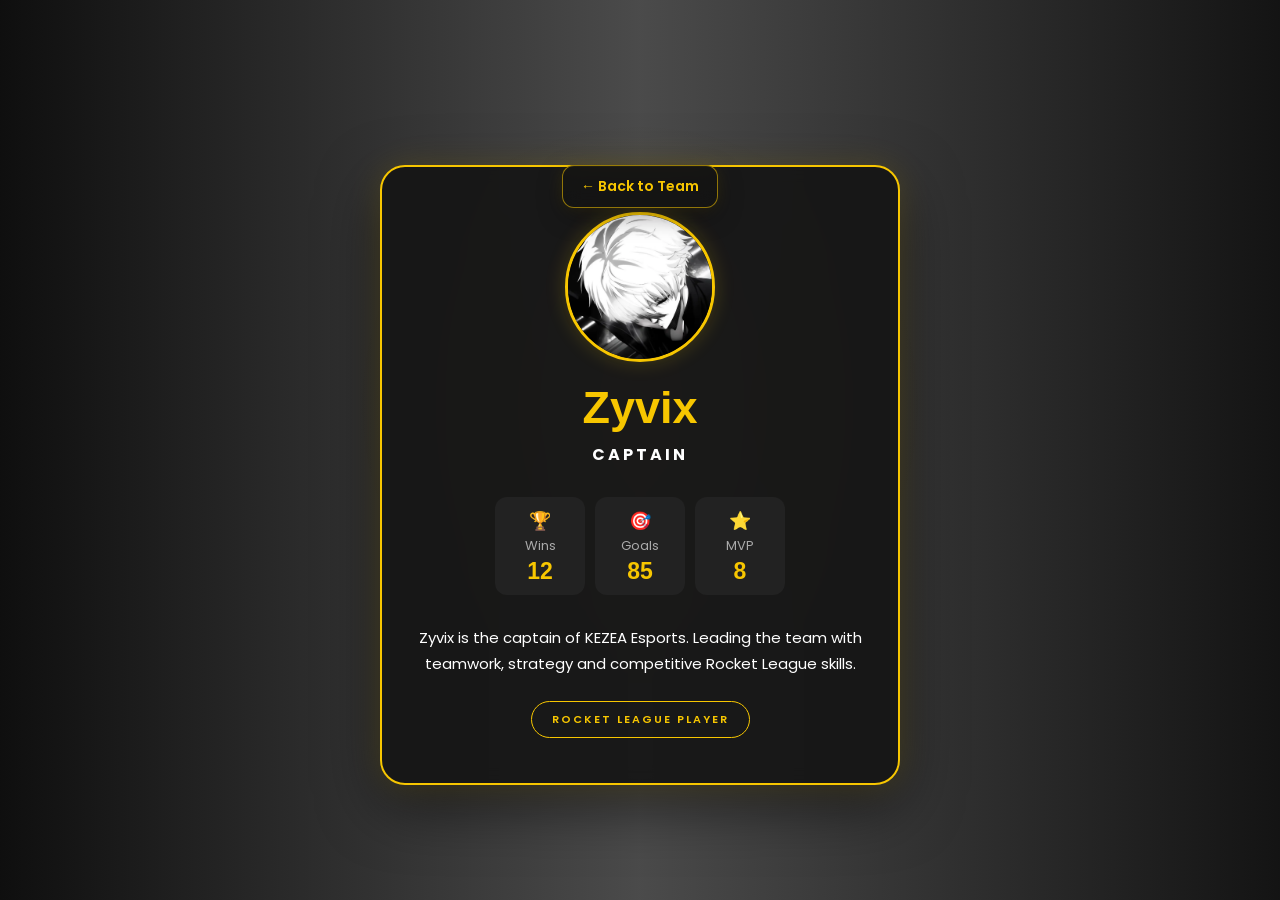
==== commit 7a5a8f51: "Update player logo and favicon to Zyvix.png" ====
--- a/player.html
+++ b/player.html
@@ -25,7 +25,7 @@
     <link
         rel="icon"
         type="image/png"
-        href="logo.png"
+        href="Zyvix.png"
     >
 
     <link rel="preconnect" href="https://fonts.googleapis.com">
@@ -63,7 +63,7 @@
             <!-- PLAYER LOGO -->
 
             <img
-                src="logo.png"
+                src="Zyvix.png"
                 alt="Zyvix"
                 class="player-image"
             >
--- a/style.css
+++ b/style.css
@@ -1,331 +1,305 @@
 /* =========================================================
-KEZEA ESPORTS
-CLEAN STYLE SHEET
+   KEZEA ESPORTS
+   CLEAN STYLE SHEET
 ========================================================= */
 
+
 /* =========================
-RESET
+   RESET
 ========================= */
 
 * {
-  margin: 0;
-  padding: 0;
-  box-sizing: border-box;
-  }
+    margin: 0;
+    padding: 0;
+    box-sizing: border-box;
+}
 
 html {
-scroll-behavior: smooth;
+    scroll-behavior: smooth;
 }
 
 body {
-font-family: 'Poppins', sans-serif;
-background: #0b0b0b;
-color: #fff;
+    font-family: 'Poppins', sans-serif;
+    background: #0b0b0b;
+    color: #fff;
 }
 
 a {
-color: inherit;
-text-decoration: none;
+    color: inherit;
+    text-decoration: none;
 }
 
 img {
-max-width: 100%;
-display: block;
-}
+    max-width: 100%;
+    display: block;
+}
+
 
 /* =========================
-NAVBAR
+   NAVBAR
 ========================= */
 
 .navbar {
-position: fixed;
-top: 0;
-left: 0;
-
-```
-width: 100%;
-height: 85px;
-
-padding: 0 8%;
-
-display: flex;
-align-items: center;
-justify-content: space-between;
-
-background: rgba(0, 0, 0, 0.82);
-backdrop-filter: blur(12px);
-
-z-index: 1000;
-```
-
+    position: fixed;
+    top: 0;
+    left: 0;
+
+    width: 100%;
+    height: 85px;
+
+    padding: 0 8%;
+
+    display: flex;
+    align-items: center;
+    justify-content: space-between;
+
+    background: rgba(0, 0, 0, 0.82);
+    backdrop-filter: blur(12px);
+
+    z-index: 1000;
 }
 
 .logo {
-display: flex;
-align-items: center;
-gap: 12px;
-
-```
-font-family: 'Orbitron', sans-serif;
-font-size: 27px;
-font-weight: 800;
-```
-
+    display: flex;
+    align-items: center;
+    gap: 12px;
+
+    font-family: 'Orbitron', sans-serif;
+    font-size: 27px;
+    font-weight: 800;
 }
 
 .logo-symbol img {
-width: 58px;
-height: 58px;
-object-fit: contain;
+    width: 58px;
+    height: 58px;
+    object-fit: contain;
 }
 
 .logo span {
-display: block;
-
-```
-color: #f7c600;
-
-font-family: 'Poppins', sans-serif;
-font-size: 10px;
-
-letter-spacing: 4px;
-```
-
+    display: block;
+
+    color: #f7c600;
+
+    font-family: 'Poppins', sans-serif;
+    font-size: 10px;
+
+    letter-spacing: 4px;
 }
 
 .navbar ul {
-display: flex;
-align-items: center;
-gap: 28px;
-
-```
-list-style: none;
-```
-
+    display: flex;
+    align-items: center;
+    gap: 28px;
+
+    list-style: none;
 }
 
 .navbar ul a {
-font-size: 13px;
-font-weight: 600;
-
-```
-transition: 0.3s;
-```
-
+    font-size: 13px;
+    font-weight: 600;
+
+    transition: 0.3s;
 }
 
 .navbar ul a:hover {
-color: #f7c600;
+    color: #f7c600;
 }
 
 .discord-btn {
-padding: 11px 20px;
-
-```
-background: #f7c600;
-color: #000;
-
-border-radius: 30px;
-
-font-size: 13px;
-font-weight: 700;
-
-transition: 0.3s;
-```
-
+    padding: 11px 20px;
+
+    background: #f7c600;
+    color: #000;
+
+    border-radius: 30px;
+
+    font-size: 13px;
+    font-weight: 700;
+
+    transition: 0.3s;
 }
 
 .discord-btn:hover {
-transform: translateY(-3px);
-box-shadow: 0 0 20px rgba(247, 198, 0, 0.5);
-}
+    transform: translateY(-3px);
+
+    box-shadow:
+        0 0 20px rgba(247, 198, 0, 0.5);
+}
+
 
 /* =========================
-HERO
+   HERO
 ========================= */
 
 #hero {
-min-height: 100vh;
-
-```
-display: flex;
-align-items: center;
-
-padding: 120px 8% 70px;
-
-background:
-    linear-gradient(
-        90deg,
-        rgba(0, 0, 0, 0.95),
-        rgba(0, 0, 0, 0.65),
-        rgba(0, 0, 0, 0.9)
-    ),
-    url("https://images.unsplash.com/photo-1542751371-adc38448a05e")
-    center / cover no-repeat;
-```
-
+    min-height: 100vh;
+
+    display: flex;
+    align-items: center;
+    justify-content: flex-start;
+
+    padding: 150px 8% 80px;
+
+    background:
+        linear-gradient(
+            90deg,
+            rgba(0, 0, 0, 0.95),
+            rgba(0, 0, 0, 0.65),
+            rgba(0, 0, 0, 0.9)
+        ),
+        url("https://images.unsplash.com/photo-1542751371-adc38448a05e")
+        center / cover no-repeat;
 }
 
 .hero-content {
-max-width: 720px;
+    width: 100%;
+    max-width: 720px;
+
+    position: relative;
+    z-index: 2;
 }
 
 .welcome {
-color: #f7c600;
-
-```
-font-size: 17px;
-font-weight: 600;
-
-letter-spacing: 6px;
-```
-
+    color: #f7c600;
+
+    font-size: 17px;
+    font-weight: 600;
+
+    letter-spacing: 6px;
 }
 
 .hero-content h1 {
-margin: 20px 0;
-
-```
-font-family: 'Orbitron', sans-serif;
-font-size: 88px;
-line-height: 0.98;
-```
-
+    margin: 20px 0;
+
+    font-family: 'Orbitron', sans-serif;
+    font-size: 88px;
+    line-height: 1;
 }
 
 .hero-content h1 span {
-color: #f7c600;
+    color: #f7c600;
 }
 
 .hero-line {
-width: 110px;
-height: 4px;
-
-```
-margin: 25px 0;
-
-background: #f7c600;
-```
-
+    width: 110px;
+    height: 4px;
+
+    margin: 25px 0;
+
+    background: #f7c600;
 }
 
 .hero-content p {
-max-width: 560px;
-
-```
-color: #aaa;
-
-font-size: 18px;
-line-height: 1.7;
-```
-
+    max-width: 560px;
+
+    margin: 0;
+
+    color: #aaa;
+
+    font-size: 18px;
+    line-height: 1.7;
 }
 
 .hero-buttons {
-display: flex;
-gap: 18px;
-
-```
-margin-top: 35px;
-```
-
-}
+    display: flex;
+    align-items: center;
+
+    gap: 18px;
+
+    margin-top: 35px;
+}
+
 
 /* =========================
-BUTTONS
+   BUTTONS
 ========================= */
 
 .btn {
-display: inline-block;
-
-```
-padding: 14px 30px;
-
-background: #f7c600;
-color: #000;
-
-border: 2px solid #f7c600;
-border-radius: 30px;
-
-font-weight: 700;
-
-transition: 0.3s;
-```
-
+    display: inline-block;
+
+    padding: 14px 30px;
+
+    background: #f7c600;
+    color: #000;
+
+    border: 2px solid #f7c600;
+    border-radius: 30px;
+
+    font-weight: 700;
+
+    transition: 0.3s;
 }
 
 .btn:hover {
-transform: translateY(-4px);
-box-shadow: 0 0 22px rgba(247, 198, 0, 0.45);
+    transform: translateY(-4px);
+
+    box-shadow:
+        0 0 22px rgba(247, 198, 0, 0.45);
 }
 
 .btn.outline {
-background: transparent;
-color: #fff;
-}
+    background: transparent;
+    color: #fff;
+}
+
 
 /* =========================
-STATS
+   STATS
 ========================= */
 
 #stats {
-padding: 70px 8%;
-
-```
-background: #111;
-```
-
+    padding: 70px 8%;
+
+    background: #111;
 }
 
 .stat-box {
-display: grid;
-grid-template-columns: repeat(4, 1fr);
-gap: 20px;
+    display: grid;
+
+    grid-template-columns: repeat(4, 1fr);
+
+    gap: 20px;
 }
 
 .stat {
-padding: 30px 20px;
-
-```
-text-align: center;
-
-background: #171717;
-
-border: 1px solid #242424;
-border-radius: 16px;
-
-transition: 0.3s;
-```
-
+    padding: 30px 20px;
+
+    text-align: center;
+
+    background: #171717;
+
+    border: 1px solid #242424;
+    border-radius: 16px;
+
+    transition: 0.3s;
 }
 
 .stat:hover {
-transform: translateY(-7px);
-border-color: #f7c600;
+    transform: translateY(-7px);
+
+    border-color: #f7c600;
 }
 
 .stat > span {
-font-size: 35px;
+    font-size: 35px;
 }
 
 .stat h2 {
-margin: 12px 0;
-
-```
-color: #f7c600;
-
-font-family: 'Orbitron', sans-serif;
-font-size: 30px;
-```
-
+    margin: 12px 0;
+
+    color: #f7c600;
+
+    font-family: 'Orbitron', sans-serif;
+    font-size: 30px;
 }
 
 .stat p {
-color: #aaa;
-}
+    color: #aaa;
+}
+
 
 /* =========================
-SECTIONS
+   SECTIONS
 ========================= */
 
 #about,
@@ -333,769 +307,1074 @@
 #achievements,
 #rocket-league,
 #news {
-padding: 100px 8%;
+    padding: 100px 8%;
 }
 
 #about {
-background: #0b0b0b;
+    background: #0b0b0b;
 }
 
 #roster {
-background: #111;
+    background: #111;
 }
 
 #achievements {
-background: #0b0b0b;
+    background: #0b0b0b;
 }
 
 #rocket-league {
-background: #111;
+    background: #111;
 }
 
 #news {
-background: #0b0b0b;
+    background: #0b0b0b;
 }
 
 .section-title {
-margin-bottom: 55px;
-text-align: center;
+    margin-bottom: 55px;
+
+    text-align: center;
 }
 
 .section-title span {
-color: #f7c600;
-
-```
-font-size: 13px;
-font-weight: 600;
-
-letter-spacing: 5px;
-```
-
+    color: #f7c600;
+
+    font-size: 13px;
+    font-weight: 600;
+
+    letter-spacing: 5px;
 }
 
 .section-title h2 {
-margin-top: 8px;
-
-```
-font-family: 'Orbitron', sans-serif;
-font-size: 42px;
-```
-
+    margin-top: 8px;
+
+    font-family: 'Orbitron', sans-serif;
+    font-size: 42px;
 }
 
 .section-line {
-width: 90px;
-height: 4px;
-
-```
-margin: 18px auto 0;
-
-background: #f7c600;
-```
-
-}
+    width: 90px;
+    height: 4px;
+
+    margin: 18px auto 0;
+
+    background: #f7c600;
+}
+
 
 /* =========================
-ABOUT
+   ABOUT
 ========================= */
 
 .about-content {
-max-width: 800px;
-
-```
-margin: auto;
-
-text-align: center;
-```
-
+    max-width: 800px;
+
+    margin: auto;
+
+    text-align: center;
 }
 
 .about-content p {
-margin-bottom: 18px;
-
-```
-color: #aaa;
-
-font-size: 18px;
-line-height: 1.8;
-```
-
-}
+    margin-bottom: 18px;
+
+    color: #aaa;
+
+    font-size: 18px;
+    line-height: 1.8;
+}
+
 
 /* =========================
-PLAYERS
+   PLAYERS
 ========================= */
 
 .players {
-display: grid;
-
-```
-grid-template-columns: repeat(3, 1fr);
-
-gap: 25px;
-```
-
+    display: grid;
+
+    grid-template-columns: repeat(3, 1fr);
+
+    gap: 25px;
 }
 
 .player-card {
-position: relative;
-
-```
-display: block;
-
-padding: 40px 25px;
-
-text-align: center;
-
-background: #171717;
-
-border: 1px solid #242424;
-border-radius: 20px;
-
-cursor: pointer;
-
-transition: 0.3s;
-```
-
+    position: relative;
+
+    display: block;
+
+    padding: 40px 25px;
+
+    text-align: center;
+
+    background: #171717;
+
+    border: 1px solid #242424;
+    border-radius: 20px;
+
+    cursor: pointer;
+
+    transition: 0.3s;
 }
 
 .player-card:hover {
-transform: translateY(-10px);
-
-```
-border-color: #f7c600;
-
-box-shadow:
-    0 0 25px rgba(247, 198, 0, 0.18);
-```
-
+    transform: translateY(-10px);
+
+    border-color: #f7c600;
+
+    box-shadow:
+        0 0 25px rgba(247, 198, 0, 0.18);
 }
 
 .player-number {
-position: absolute;
-
-```
-top: 15px;
-right: 20px;
-
-color: #333;
-
-font-family: 'Orbitron', sans-serif;
-font-size: 32px;
-```
-
+    position: absolute;
+
+    top: 15px;
+    right: 20px;
+
+    color: #333;
+
+    font-family: 'Orbitron', sans-serif;
+    font-size: 32px;
 }
 
 .player-avatar {
-width: 120px;
-height: 120px;
-
-```
-margin: auto;
-
-display: flex;
-align-items: center;
-justify-content: center;
-
-background: #222;
-
-border: 3px solid #f7c600;
-border-radius: 50%;
-
-font-size: 52px;
-```
-
-}
-
-.player-card h3 {
-margin-top: 22px;
-
-```
-font-family: 'Orbitron', sans-serif;
-font-size: 23px;
-```
-
-}
-
-.player-card p {
-margin-top: 8px;
-
-```
-color: #f7c600;
-
-font-size: 12px;
-font-weight: 600;
-
-letter-spacing: 3px;
-```
-
-}
-
-/* =========================
-NEWS / ACHIEVEMENTS
-========================= */
-
-.news-box {
-display: grid;
-
-```
-grid-template-columns: repeat(3, 1fr);
-
-gap: 25px;
-```
-
-}
-
-.news-card {
-padding: 35px 25px;
-
-```
-text-align: center;
-
-background: #171717;
-
-border: 1px solid #242424;
-border-radius: 18px;
-
-transition: 0.3s;
-```
-
-}
-
-.news-card:hover {
-transform: translateY(-8px);
-
-```
-border-color: #f7c600;
-```
-
-}
-
-.news-card h3 {
-color: #f7c600;
-
-```
-font-family: 'Orbitron', sans-serif;
-font-size: 20px;
-```
-
-}
-
-.news-card p {
-margin-top: 15px;
-
-```
-color: #aaa;
-
-line-height: 1.7;
-```
-
-}
-
-/* =========================
-ROCKET LEAGUE
-========================= */
-
-.rocket-container {
-min-height: 350px;
-
-```
-display: flex;
-align-items: center;
-justify-content: space-between;
-
-gap: 50px;
-
-padding: 60px;
-
-background: #171717;
-
-border: 1px solid #242424;
-border-radius: 25px;
-
-overflow: hidden;
-```
-
-}
-
-.rocket-text {
-max-width: 500px;
-}
-
-.rocket-text > span {
-color: #f7c600;
-
-```
-font-size: 13px;
-font-weight: 600;
-
-letter-spacing: 5px;
-```
-
-}
-
-.rocket-text h2 {
-margin: 15px 0;
-
-```
-font-family: 'Orbitron', sans-serif;
-font-size: 55px;
-```
-
-}
-
-.rocket-text p {
-margin-bottom: 28px;
-
-```
-color: #aaa;
-
-line-height: 1.7;
-```
-
-}
-
-.rocket-car {
-animation: carMove 2s infinite alternate ease-in-out;
-}
-
-.rocket-car img {
-width: 360px;
-
-```
-filter: drop-shadow(
-    0 0 22px rgba(247, 198, 0, 0.5)
-);
-```
-
-}
-
-@keyframes carMove {
-
-```
-from {
-    transform: translateX(0);
-}
-
-to {
-    transform: translateX(25px);
-}
-```
-
-}
-
-/* =========================
-FOOTER
-========================= */
-
-footer {
-padding: 65px 8% 25px;
-
-```
-background: #050505;
-```
-
-}
-
-.footer-grid {
-display: grid;
-
-```
-grid-template-columns: repeat(3, 1fr);
-
-gap: 40px;
-```
-
-}
-
-.footer-logo {
-color: #f7c600;
-
-```
-font-family: 'Orbitron', sans-serif;
-font-size: 32px;
-```
-
-}
-
-footer h3 {
-margin-bottom: 15px;
-
-```
-color: #f7c600;
-```
-
-}
-
-footer p {
-color: #888;
-
-```
-line-height: 1.8;
-```
-
-}
-
-footer a {
-display: block;
-
-```
-margin: 10px 0;
-
-color: #888;
-
-transition: 0.3s;
-```
-
-}
-
-footer a:hover {
-color: #f7c600;
-}
-
-.copyright {
-margin-top: 45px;
-padding-top: 20px;
-
-```
-text-align: center;
-
-color: #555;
-
-border-top: 1px solid #222;
-
-font-size: 13px;
-```
-
-}
-
-/* =========================
-PLAYER PAGE
-========================= */
-
-.player-page {
-min-height: 100vh;
-
-```
-display: flex;
-align-items: center;
-justify-content: center;
-
-padding: 80px 20px 40px;
-
-background: #0b0b0b;
-```
-
-}
-
-.back-btn {
-position: fixed;
-
-```
-top: 25px;
-left: 30px;
-
-z-index: 10;
-
-color: #f7c600;
-
-font-weight: 600;
-
-transition: 0.3s;
-```
-
-}
-
-.back-btn:hover {
-color: #fff;
-transform: translateX(-4px);
-}
-
-.player-profile {
-width: 100%;
-max-width: 520px;
-
-```
-padding: 50px 35px;
-
-text-align: center;
-
-background: #151515;
-
-border: 2px solid #f7c600;
-border-radius: 25px;
-
-box-shadow:
-    0 0 30px rgba(247, 198, 0, 0.12);
-```
-
-}
-
-.player-profile > img {
-width: 150px;
-height: 150px;
-
-```
-margin: 0 auto 20px;
-
-object-fit: contain;
-
-border: 3px solid #f7c600;
-border-radius: 50%;
-```
-
-}
-
-.player-profile h1 {
-color: #f7c600;
-
-```
-font-family: 'Orbitron', sans-serif;
-font-size: 45px;
-```
-
-}
-
-.player-profile h3 {
-margin-top: 8px;
-
-```
-letter-spacing: 3px;
-```
-
-}
-
-.player-profile p {
-margin-top: 25px;
-
-```
-color: #aaa;
-
-line-height: 1.8;
-```
-
-}
-
-.player-info {
-display: flex;
-justify-content: center;
-
-```
-gap: 15px;
-
-margin: 30px 0;
-```
-
-}
-
-.player-info > div {
-min-width: 90px;
-
-```
-padding: 18px 12px;
-
-background: #222;
-
-border-radius: 13px;
-```
-
-}
-
-.player-info span {
-display: block;
-
-```
-margin-top: 5px;
-
-color: #aaa;
-```
-
-}
-
-.player-info b {
-display: block;
-
-```
-margin-top: 4px;
-
-color: #f7c600;
-
-font-size: 24px;
-```
-
-}
-
-.player-role {
-display: inline-block;
-
-```
-margin-top: 25px;
-padding: 10px 20px;
-
-color: #f7c600;
-
-border: 1px solid #f7c600;
-border-radius: 30px;
-
-font-size: 12px;
-letter-spacing: 2px;
-```
-
-}
-
-/* =========================
-MOBILE
-========================= */
-
-@media (max-width: 1100px) {
-
-```
-.navbar ul {
-    gap: 15px;
-}
-
-.navbar ul a {
-    font-size: 11px;
-}
-
-.discord-btn {
-    padding: 9px 14px;
-    font-size: 11px;
-}
-```
-
-}
-
-@media (max-width: 900px) {
-
-```
-.navbar {
-    height: 75px;
-    padding: 0 20px;
-}
-
-.navbar ul {
-    display: none;
-}
-
-.logo {
-    font-size: 22px;
-}
-
-.logo-symbol img {
-    width: 45px;
-    height: 45px;
-}
-
-.discord-btn {
-    padding: 9px 14px;
-    font-size: 11px;
-}
-
-
-#hero {
-    padding: 120px 20px 60px;
-}
-
-.hero-content h1 {
-    font-size: 55px;
-}
-
-.hero-content p {
-    font-size: 16px;
-}
-
-.hero-buttons {
-    flex-direction: column;
-    max-width: 250px;
-}
-
-
-.stat-box {
-    grid-template-columns: repeat(2, 1fr);
-}
-
-
-.players {
-    grid-template-columns: 1fr;
-}
-
-
-.news-box {
-    grid-template-columns: 1fr;
-}
-
-
-.rocket-container {
-    flex-direction: column;
-
-    text-align: center;
-
-    padding: 35px 25px;
-}
-
-.rocket-text h2 {
-    font-size: 42px;
-}
-
-.rocket-car img {
-    width: 280px;
-}
-
-
-.footer-grid {
-    grid-template-columns: 1fr;
-
-    text-align: center;
-}
-```
-
-}
-
-@media (max-width: 500px) {
-
-```
-#about,
-#roster,
-#achievements,
-#rocket-league,
-#news {
-    padding: 75px 20px;
-}
-
-.hero-content h1 {
-    font-size: 45px;
-}
-
-.section-title h2 {
-    font-size: 32px;
-}
-
-.stat-box {
-    grid-template-columns: 1fr;
-}
-
-.player-profile {
-    padding: 40px 20px;
-}
-
-.player-profile h1 {
-    font-size: 35px;
-}
-
-.player-profile > img {
     width: 120px;
     height: 120px;
+
+    margin: auto;
+
+    display: flex;
+    align-items: center;
+    justify-content: center;
+
+    background: #222;
+
+    border: 3px solid #f7c600;
+    border-radius: 50%;
+
+    font-size: 52px;
+}
+
+.player-card h3 {
+    margin-top: 22px;
+
+    font-family: 'Orbitron', sans-serif;
+    font-size: 23px;
+}
+
+.player-card p {
+    margin-top: 8px;
+
+    color: #f7c600;
+
+    font-size: 12px;
+    font-weight: 600;
+
+    letter-spacing: 3px;
+}
+
+
+/* =========================
+   NEWS / ACHIEVEMENTS
+========================= */
+
+.news-box {
+    display: grid;
+
+    grid-template-columns: repeat(3, 1fr);
+
+    gap: 25px;
+}
+
+.news-card {
+    padding: 35px 25px;
+
+    text-align: center;
+
+    background: #171717;
+
+    border: 1px solid #242424;
+    border-radius: 18px;
+
+    transition: 0.3s;
+}
+
+.news-card:hover {
+    transform: translateY(-8px);
+
+    border-color: #f7c600;
+}
+
+.news-card h3 {
+    color: #f7c600;
+
+    font-family: 'Orbitron', sans-serif;
+    font-size: 20px;
+}
+
+.news-card p {
+    margin-top: 15px;
+
+    color: #aaa;
+
+    line-height: 1.7;
+}
+
+
+/* =========================
+   ROCKET LEAGUE
+========================= */
+
+.rocket-container {
+    min-height: 350px;
+
+    display: flex;
+    align-items: center;
+    justify-content: space-between;
+
+    gap: 50px;
+
+    padding: 60px;
+
+    background: #171717;
+
+    border: 1px solid #242424;
+    border-radius: 25px;
+
+    overflow: hidden;
+}
+
+.rocket-text {
+    max-width: 500px;
+}
+
+.rocket-text > span {
+    color: #f7c600;
+
+    font-size: 13px;
+    font-weight: 600;
+
+    letter-spacing: 5px;
+}
+
+.rocket-text h2 {
+    margin: 15px 0;
+
+    font-family: 'Orbitron', sans-serif;
+    font-size: 55px;
+}
+
+.rocket-text p {
+    margin-bottom: 28px;
+
+    color: #aaa;
+
+    line-height: 1.7;
+}
+
+.rocket-car {
+    animation: carMove 2s infinite alternate ease-in-out;
+}
+
+.rocket-car img {
+    width: 360px;
+
+    filter:
+        drop-shadow(
+            0 0 22px rgba(247, 198, 0, 0.5)
+        );
+}
+
+@keyframes carMove {
+
+    from {
+        transform: translateX(0);
+    }
+
+    to {
+        transform: translateX(25px);
+    }
+
+}
+
+
+/* =========================
+   FOOTER
+========================= */
+
+footer {
+    padding: 65px 8% 25px;
+
+    background: #050505;
+}
+
+.footer-grid {
+    display: grid;
+
+    grid-template-columns: repeat(3, 1fr);
+
+    gap: 40px;
+}
+
+.footer-logo {
+    color: #f7c600;
+
+    font-family: 'Orbitron', sans-serif;
+    font-size: 32px;
+}
+
+footer h3 {
+    margin-bottom: 15px;
+
+    color: #f7c600;
+}
+
+footer p {
+    color: #888;
+
+    line-height: 1.8;
+}
+
+footer a {
+    display: block;
+
+    margin: 10px 0;
+
+    color: #888;
+
+    transition: 0.3s;
+}
+
+footer a:hover {
+    color: #f7c600;
+}
+
+.copyright {
+    margin-top: 45px;
+    padding-top: 20px;
+
+    text-align: center;
+
+    color: #555;
+
+    border-top: 1px solid #222;
+
+    font-size: 13px;
+}
+
+
+/* =========================================================
+   PLAYER PAGE
+========================================================= */
+
+.player-page {
+    width: 100%;
+    min-height: 100vh;
+
+    display: flex;
+    align-items: center;
+    justify-content: center;
+
+    padding: 100px 20px 50px;
+
+    background: #0b0b0b;
+}
+
+/* =========================
+   BACK TO TEAM
+========================= */
+
+.back-btn {
+    position: absolute;
+
+    top: calc(50% - 285px);
+    left: 50%;
+
+    transform: translateX(-50%);
+
+    width: 520px;
+
+    color: #f7c600;
+
+    font-family: 'Poppins', sans-serif;
+    font-size: 14px;
+    font-weight: 600;
+
+    text-decoration: none;
+
+    transition: 0.3s;
+
+    z-index: 10;
+}
+
+.back-btn:hover {
+    color: #fff;
+
+    transform: translateX(calc(-50% - 5px));
+}
+
+.player-profile {
+    width: 100%;
+    max-width: 520px;
+
+    padding: 45px 35px;
+
+    margin: 0 auto;
+
+    text-align: center;
+
+    background: #151515;
+
+    border: 2px solid #f7c600;
+    border-radius: 25px;
+
+    box-shadow:
+        0 0 30px rgba(247, 198, 0, 0.15);
+
+    animation: playerCardAppear 0.5s ease;
+}
+
+.player-profile > img,
+.player-image {
+    width: 150px;
+    height: 150px;
+
+    margin: 0 auto 20px;
+
+    object-fit: contain;
+
+    border: 3px solid #f7c600;
+    border-radius: 50%;
+
+    background: #111;
+
+    box-shadow:
+        0 0 20px rgba(247, 198, 0, 0.2);
+}
+
+.player-profile h1 {
+    margin: 0;
+
+    color: #f7c600;
+
+    font-family: 'Orbitron', sans-serif;
+    font-size: 45px;
+    font-weight: 700;
+}
+
+.player-profile h3 {
+    margin: 8px 0 0;
+
+    color: #fff;
+
+    font-family: 'Poppins', sans-serif;
+    font-size: 16px;
+    font-weight: 700;
+
+    letter-spacing: 3px;
 }
 
 .player-info {
-    flex-wrap: wrap;
-}
-
-.back-btn {
-    top: 18px;
-    left: 20px;
-}
-```
-
-}
+    width: 100%;
+
+    margin: 30px 0;
+
+    display: flex;
+    justify-content: center;
+
+    gap: 10px;
+}
+
+.player-info > div {
+    width: 90px;
+    min-width: 90px;
+
+    padding: 10px 8px;
+
+    background: #222;
+
+    border-radius: 12px;
+
+    text-align: center;
+}
+
+.player-info .stat-icon {
+    display: block;
+
+    margin-bottom: 2px;
+
+    font-size: 18px;
+}
+
+.player-info span:not(.stat-icon) {
+    display: block;
+
+    color: #aaa;
+
+    font-size: 13px;
+}
+
+.player-info b {
+    display: block;
+
+    margin-top: 2px;
+
+    color: #f7c600;
+
+    font-family: 'Orbitron', sans-serif;
+    font-size: 23px;
+}
+
+.player-profile > p {
+    max-width: 470px;
+
+    margin: 25px auto 0;
+
+    color: #fff;
+
+    font-family: 'Poppins', sans-serif;
+    font-size: 15px;
+
+    line-height: 1.7;
+}
+
+.player-role {
+    display: inline-block;
+
+    margin-top: 25px;
+    padding: 9px 20px;
+
+    color: #f7c600;
+
+    border: 1px solid #f7c600;
+    border-radius: 30px;
+
+    font-size: 11px;
+    font-weight: 600;
+
+    letter-spacing: 2px;
+}
+
+@keyframes playerCardAppear {
+
+    from {
+        opacity: 0;
+        transform: translateY(20px);
+    }
+
+    to {
+        opacity: 1;
+        transform: translateY(0);
+    }
+
+}
+
+
+/* =========================================================
+   TABLET
+========================================================= */
+
+@media (max-width: 1100px) {
+
+    .navbar ul {
+        gap: 15px;
+    }
+
+    .navbar ul a {
+        font-size: 11px;
+    }
+
+    .discord-btn {
+        padding: 9px 14px;
+
+        font-size: 11px;
+    }
+
+}
+
+
+/* =========================================================
+   MOBILE
+========================================================= */
+
+@media (max-width: 900px) {
+
+    /* NAVBAR */
+
+    .navbar {
+        height: 75px;
+
+        padding: 0 20px;
+    }
+
+    .navbar ul {
+        display: none;
+    }
+
+    .logo {
+        font-size: 22px;
+    }
+
+    .logo-symbol img {
+        width: 45px;
+        height: 45px;
+    }
+
+    .discord-btn {
+        padding: 9px 14px;
+
+        font-size: 11px;
+    }
+
+
+    /* =========================
+       HERO MOBILE FIX
+    ========================= */
+
+    #hero {
+        min-height: 100vh;
+
+        display: flex;
+        align-items: center;
+        justify-content: flex-start;
+
+        padding: 130px 20px 70px;
+
+        background-position: center;
+    }
+
+    .hero-content {
+        width: 100%;
+        max-width: 600px;
+    }
+
+    .welcome {
+        font-size: 13px;
+
+        letter-spacing: 4px;
+    }
+
+    .hero-content h1 {
+        margin: 15px 0;
+
+        font-size: 55px;
+
+        line-height: 1.05;
+    }
+
+    .hero-line {
+        width: 80px;
+        height: 3px;
+
+        margin: 20px 0;
+    }
+
+    .hero-content p {
+        max-width: 520px;
+
+        font-size: 16px;
+
+        line-height: 1.7;
+    }
+
+    .hero-buttons {
+        display: flex;
+        flex-direction: row;
+        align-items: center;
+
+        gap: 12px;
+
+        margin-top: 28px;
+
+        max-width: none;
+    }
+
+    .hero-buttons .btn {
+        padding: 12px 20px;
+
+        font-size: 13px;
+    }
+
+
+    /* STATS */
+
+    .stat-box {
+        grid-template-columns: repeat(2, 1fr);
+    }
+
+
+    /* PLAYERS */
+
+    .players {
+        grid-template-columns: 1fr;
+    }
+
+
+    /* NEWS */
+
+    .news-box {
+        grid-template-columns: 1fr;
+    }
+
+
+    /* ROCKET LEAGUE */
+
+    .rocket-container {
+        flex-direction: column;
+
+        text-align: center;
+
+        padding: 35px 25px;
+    }
+
+    .rocket-text h2 {
+        font-size: 42px;
+    }
+
+    .rocket-car img {
+        width: 280px;
+    }
+
+
+    /* FOOTER */
+
+    .footer-grid {
+        grid-template-columns: 1fr;
+
+        text-align: center;
+    }
+
+}
+
+
+/* =========================================================
+   SMALL MOBILE
+========================================================= */
+
+@media (max-width: 600px) {
+
+    #about,
+    #roster,
+    #achievements,
+    #rocket-league,
+    #news {
+        padding: 75px 20px;
+    }
+
+
+    /* HERO */
+
+    #hero {
+        min-height: 100svh;
+
+        padding: 120px 20px 60px;
+    }
+
+    .welcome {
+        font-size: 11px;
+
+        letter-spacing: 3px;
+    }
+
+    .hero-content h1 {
+        font-size: 45px;
+
+        line-height: 1.05;
+    }
+
+    .hero-content p {
+        font-size: 14px;
+
+        line-height: 1.6;
+    }
+
+    .hero-buttons {
+        flex-direction: row;
+
+        flex-wrap: wrap;
+
+        gap: 10px;
+    }
+
+    .hero-buttons .btn {
+        padding: 10px 17px;
+
+        font-size: 12px;
+    }
+
+
+    /* SECTION TITLES */
+
+    .section-title h2 {
+        font-size: 32px;
+    }
+
+
+    /* STATS */
+
+    .stat-box {
+        grid-template-columns: 1fr;
+    }
+
+
+    /* PLAYER PAGE */
+
+    .player-page {
+        min-height: 100svh;
+
+        padding: 85px 15px 30px;
+    }
+
+    .player-profile {
+        padding: 35px 18px;
+
+        border-radius: 20px;
+    }
+
+    .player-profile h1 {
+        font-size: 35px;
+    }
+
+    .player-profile > img,
+    .player-image {
+        width: 120px;
+        height: 120px;
+    }
+
+    .player-info {
+        gap: 6px;
+    }
+
+    .player-info > div {
+        width: 80px;
+        min-width: 80px;
+    }
+
+    .player-profile > p {
+        font-size: 14px;
+    }
+
+    .back-btn {
+        top: 18px;
+        left: 18px;
+
+        font-size: 13px;
+    }
+
+}
+
+
+/* =========================================================
+   VERY SMALL PHONES
+========================================================= */
+
+@media (max-width: 400px) {
+
+    .hero-content h1 {
+        font-size: 38px;
+    }
+
+    .hero-buttons {
+        flex-direction: column;
+
+        align-items: flex-start;
+    }
+
+    .hero-buttons .btn {
+        width: auto;
+    }
+
+    .player-info > div {
+        width: 75px;
+        min-width: 75px;
+    }
+
+}
+/* =========================================================
+   KEZEA PLAYER PAGE - GAMING BACKGROUND
+========================================================= */
+
+body.player-body {
+    position: relative;
+    overflow-x: hidden;
+
+    background:
+        linear-gradient(
+            90deg,
+            rgba(5, 5, 5, 0.96),
+            rgba(5, 5, 5, 0.72),
+            rgba(5, 5, 5, 0.94)
+        ),
+        url("https://images.unsplash.com/photo-1542751371-adc38448a05e")
+        center / cover no-repeat fixed;
+}
+
+
+/* خلفية إضافية تعطي لمعة KEZEA */
+
+body.player-body::before {
+    content: "";
+
+    position: fixed;
+    inset: 0;
+
+    pointer-events: none;
+
+    background:
+        radial-gradient(
+            circle at 50% 45%,
+            rgba(247, 198, 0, 0.10),
+            transparent 35%
+        );
+
+    z-index: 0;
+}
+
+
+/* نخلي المحتوى فوق الخلفية */
+
+body.player-body .player-page {
+    position: relative;
+    z-index: 1;
+
+    background: transparent;
+}
+
+
+/* الكرت فوق كل شيء */
+
+body.player-body .player-profile {
+    position: relative;
+    z-index: 2;
+
+    background: rgba(21, 21, 21, 0.92);
+
+    backdrop-filter: blur(8px);
+
+    box-shadow:
+        0 0 30px rgba(247, 198, 0, 0.15),
+        0 20px 60px rgba(0, 0, 0, 0.55);
+}
+
+
+/* Back to Team فوق الخلفية */
+
+body.player-body .back-btn {
+    position: absolute;
+    z-index: 5;
+}
+
+
+/* حركة خفيفة للخلفية */
+
+@media (min-width: 901px) {
+
+    body.player-body {
+        background-size: cover;
+
+        animation: playerBackground 18s ease-in-out infinite alternate;
+    }
+
+}
+
+
+@keyframes playerBackground {
+
+    from {
+        background-position: center center;
+    }
+
+    to {
+        background-position: center 52%;
+    }
+
+}
+
+
+/* الموبايل */
+
+@media (max-width: 600px) {
+
+    body.player-body {
+        background-attachment: scroll;
+
+        background-position: center;
+    }
+
+}
+/* =========================================================
+   BACK TO TEAM - GLASS BACKGROUND
+========================================================= */
+
+body.player-body .back-btn {
+    position: absolute;
+
+    top: calc(50% - 285px);
+    left: 50%;
+
+    width: auto;
+
+    padding: 10px 18px;
+
+    color: #f7c600;
+
+    background: rgba(20, 20, 20, 0.88);
+
+    border: 1px solid rgba(247, 198, 0, 0.55);
+    border-radius: 12px;
+
+    box-shadow:
+        0 0 15px rgba(247, 198, 0, 0.10),
+        0 8px 25px rgba(0, 0, 0, 0.35);
+
+    backdrop-filter: blur(10px);
+
+    font-family: 'Poppins', sans-serif;
+    font-size: 14px;
+    font-weight: 600;
+
+    text-decoration: none;
+
+    transition: all 0.3s ease;
+
+    z-index: 5;
+}
+
+
+/* HOVER */
+
+body.player-body .back-btn:hover {
+    color: #000;
+
+    background: #f7c600;
+
+    border-color: #f7c600;
+
+    box-shadow:
+        0 0 22px rgba(247, 198, 0, 0.35);
+
+    transform: translateX(-50%) translateY(-3px);
+}
+
+
+/* =========================================================
+   MOBILE
+========================================================= */
+
+@media (max-width: 600px) {
+
+    body.player-body .back-btn {
+        top: 70px;
+        left: 20px;
+
+        padding: 8px 14px;
+
+        font-size: 12px;
+
+        transform: none;
+    }
+
+    body.player-body .back-btn:hover {
+        transform: translateY(-3px);
+    }
+
+}
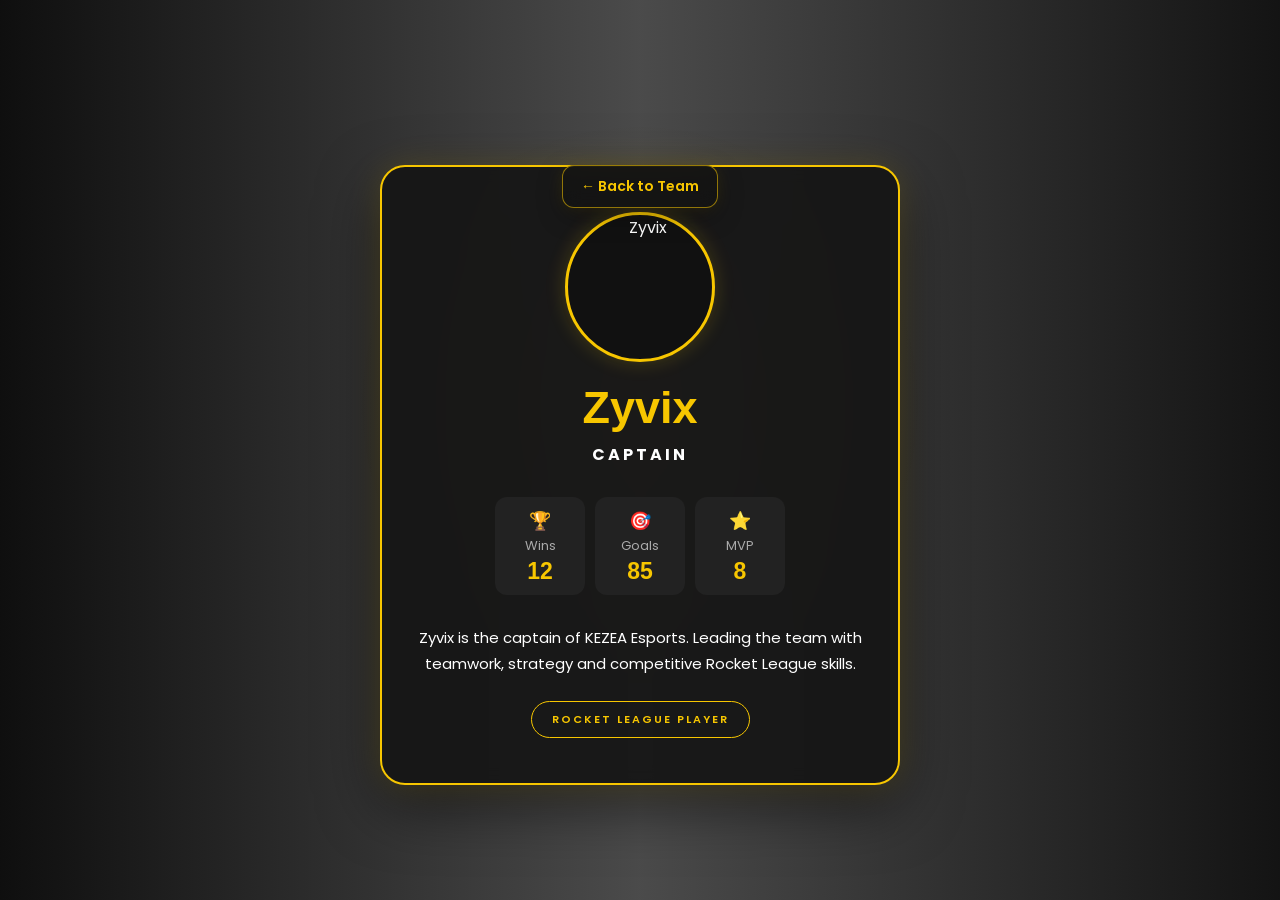
==== commit 9b3517a6: "Update player.html" ====
--- a/player.html
+++ b/player.html
@@ -63,7 +63,7 @@
             <!-- PLAYER LOGO -->
 
             <img
-                src="Zyvix.png"
+                src="zyvix.png"
                 alt="Zyvix"
                 class="player-image"
             >
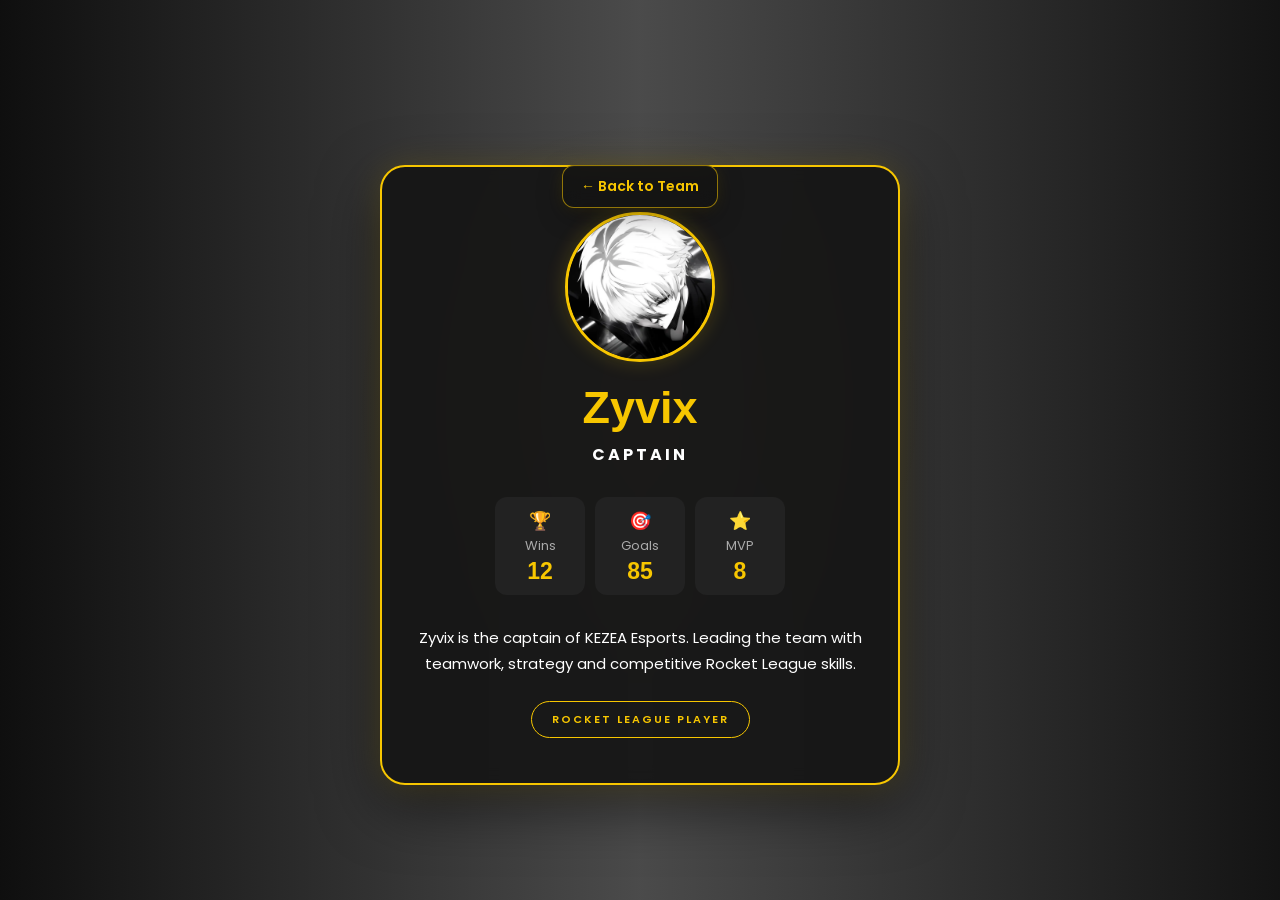
==== commit a127e13a: "Update player.html" ====
--- a/player.html
+++ b/player.html
@@ -63,7 +63,7 @@
             <!-- PLAYER LOGO -->
 
             <img
-                src="zyvix.png"
+                src="Zyvix.png"
                 alt="Zyvix"
                 class="player-image"
             >
